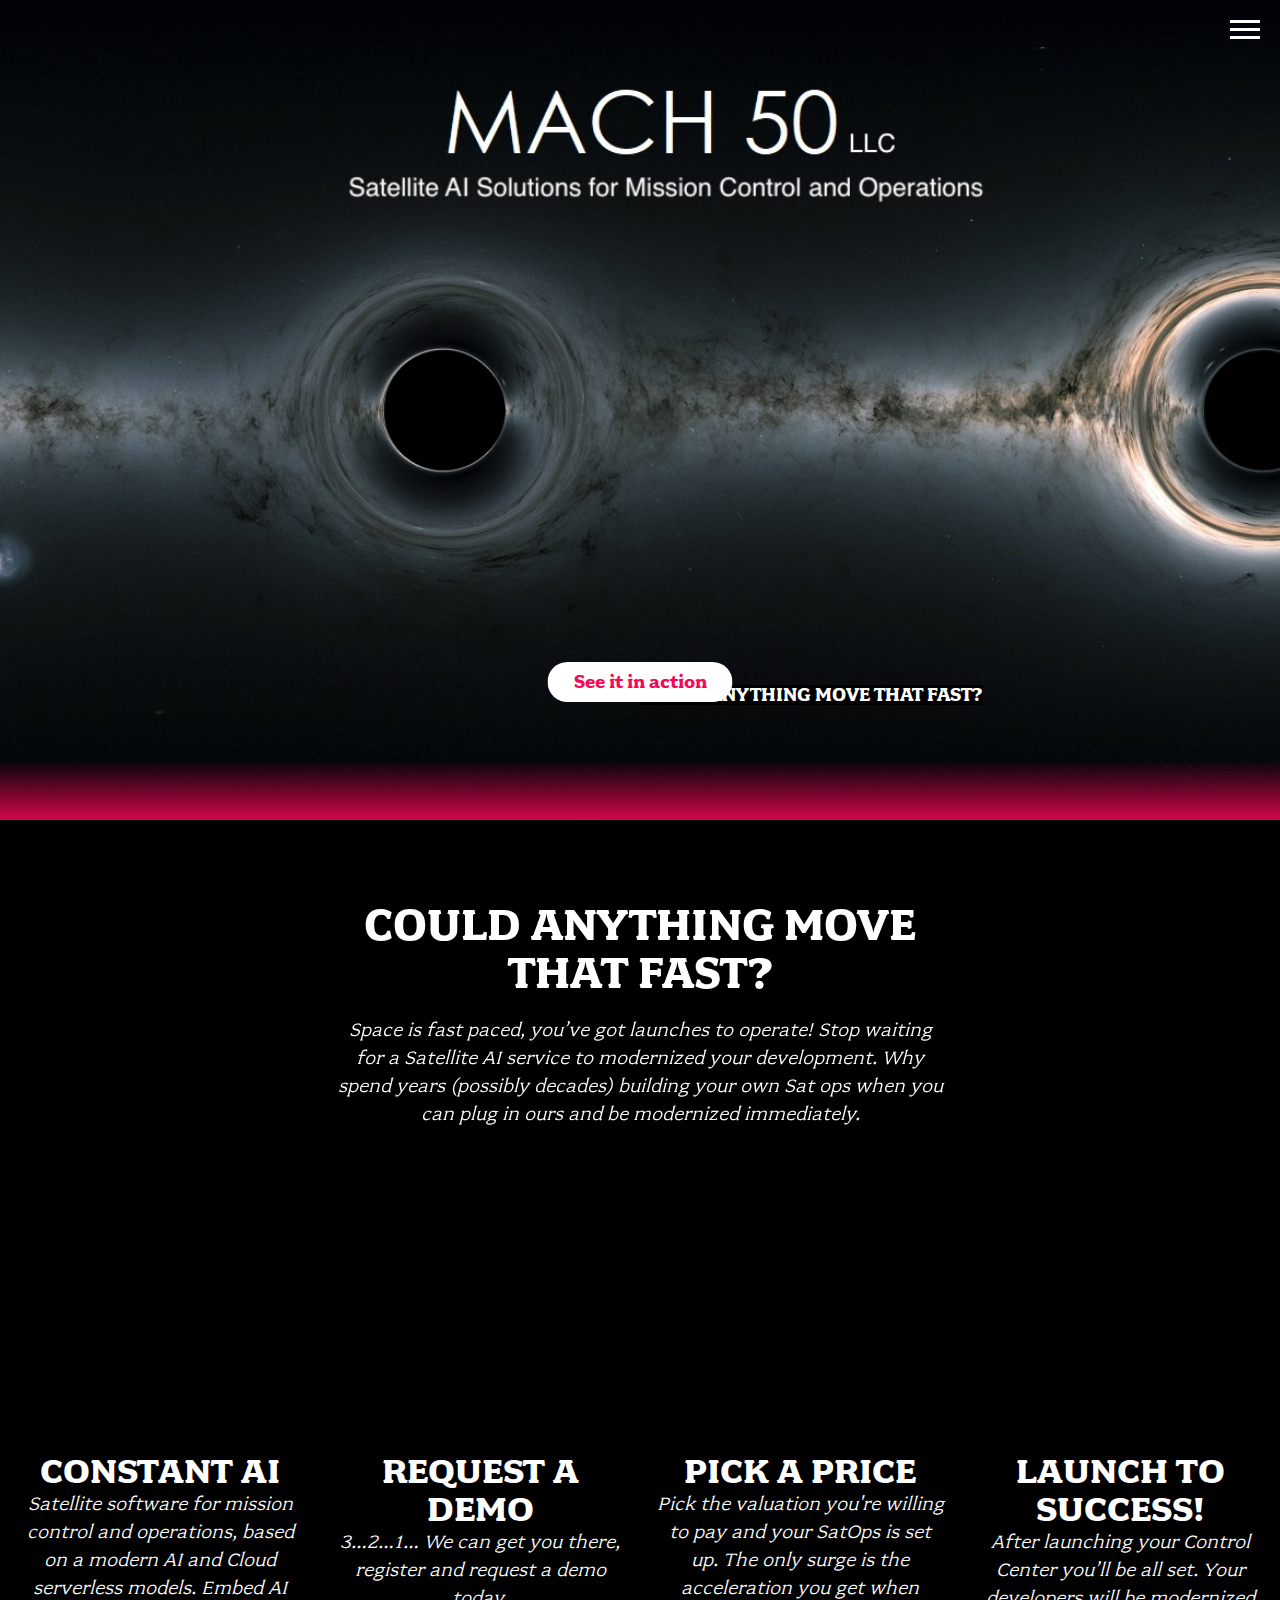
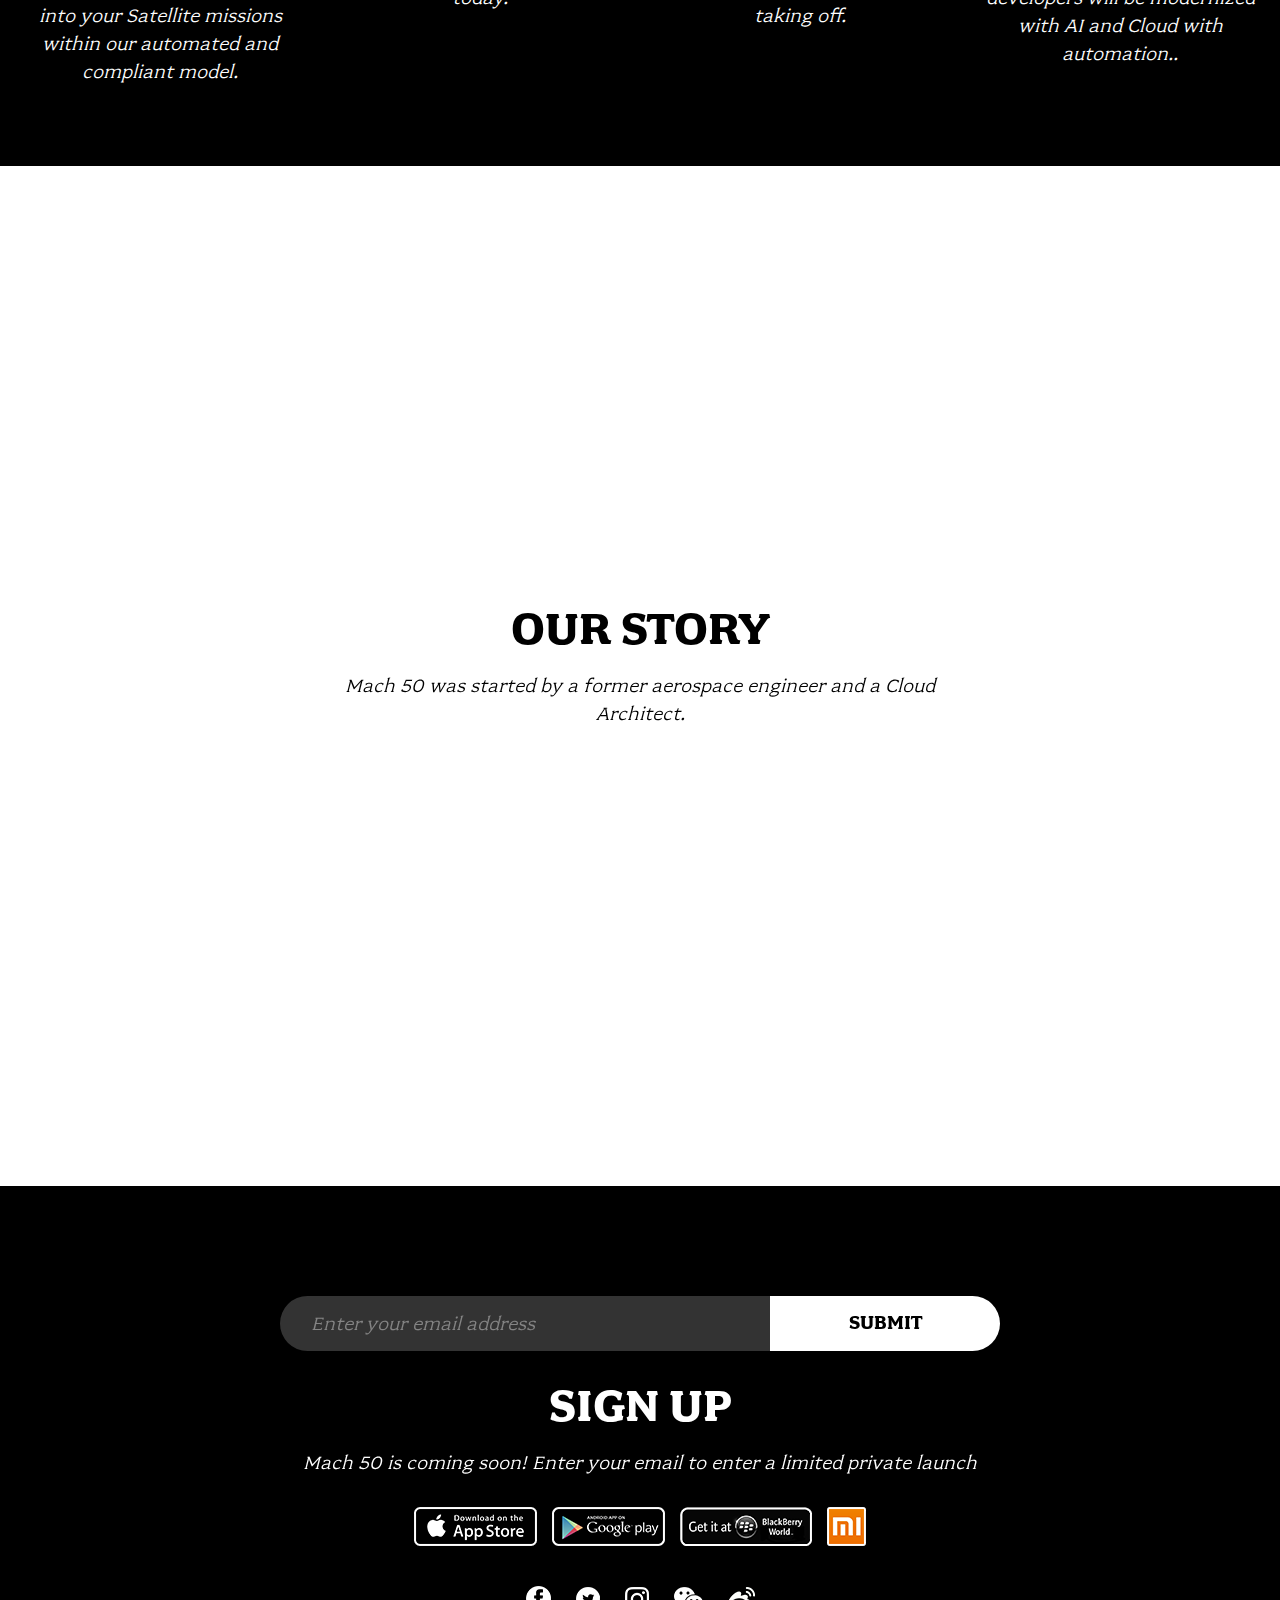
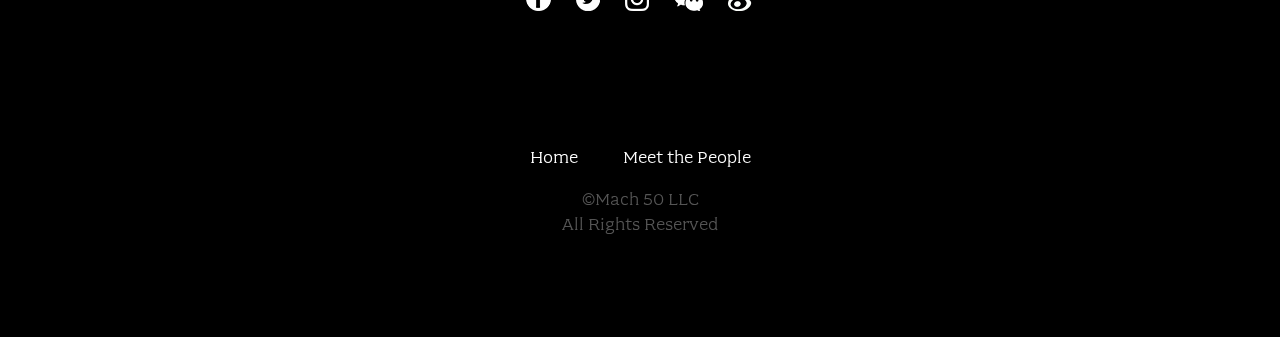
==== index.html @ 48063b30 "change in vscode" ====
<!doctype html>
<html class="no-js" lang="">
<head>
  <meta charset="utf-8">
  <meta name="description" content="">
  <meta name="viewport" content="width=device-width, initial-scale=1">
  <title>Mach 50 LLC</title>

  <link rel="stylesheet" href="css/font.css">
  <link rel="stylesheet" href="css/main.css">

  <script src="js/vendor/modernizr.js"></script>
</head>
<body class="page-home">

  <header class="site-header">
    <h1 class="title">Mach 50 LLC</h1>
    <nav class="site-nav">
      <ul>
        <li><a href="index.html">Home</a></li>
        <li><a href="signin.html">Sign in</a></li>
        <li><a href="register.html">Register</a></li>
        <li><a href="people.html">Meet the People</a></li>
<!--         
        <li><a href="investors.html">Investors &amp; Board of Directors</a></li>
        <li><a href="faq.html">FAQ</a></li>
        <li><a href="apply.html">Apply</a></li> -->
      </ul>
    </nav>
    <!-- <button type="button" class="btn-menu"><span>Menu</span></button>
    <a class="home-button" href="/signin.html">Sign in</a>     -->
  </header>
  
  

  <button type="button" class="btn-menu"><span>Menu</span></button>
  <h2 class="home-mach">Could anything move that fast?</h2>
  <a class="home-button" href="/register.html">See it in action</a>

  <section class="home-about">
    <div class="row column large-9 xlarge-6 xxlarge-4">
      <h2 class="section-title">Could anything move that fast?</h2>
      <p class="content">
        Space is fast paced, you’ve got launches to operate! Stop waiting for a Satellite AI service to modernized your development.
        Why spend years (possibly decades) building your own Sat ops when you can plug in ours and be modernized immediately. 
      </p>
    </div>

    <div class="row medium-up-2 large-up-4">
      <div class="column">
        <div class="home-about-block">
          <h3 class="title icon-download">Constant AI</h3>
          <p class="content"> Satellite software for mission control and operations, based on a modern AI and Cloud serverless models. Embed AI into your Satellite missions within our automated and compliant model.</p>
        </div>
      </div>

      <div class="column">
        <div class="home-about-block">
          <h3 class="title icon-unicorn">Request A demo</h3>
          <p class="content">3…2…1… We can get you there, register and request a demo today.</p>
        </div>
      </div>

      <div class="column">
        <div class="home-about-block">
          <h3 class="title icon-price">Pick A Price</h3>
          <p class="content">Pick the valuation you're willing to pay and your SatOps is set up. The only surge is the acceleration you get when taking off.</p>
        </div>
      </div>

      <div class="column">
        <div class="home-about-block">
          <h3 class="title icon-success">Launch To Success!</h3>
          <p class="content">After launching your Control Center you’ll be all set. Your developers will be modernized with AI and Cloud with automation..</p>
        </div>
      </div>
    </div>
  </section>

  <section class="home-story">
    <div class="row column large-9 xlarge-6 xxlarge-4">
      <h2 class="section-title">Our Story</h2>
      <p class="content">
       Mach 50  was started by a former aerospace engineer and a Cloud Architect.
      </p>
    </div>
  </section>

  <section class="home-sign-up">
    <div class="row column">
      <!-- <img class="icon-w" src="images/wr-home-W.png"> -->

      <form onsubmit="javascript:void(0);">
        <input type="email" placeholder="Enter your email address">
        <button type="button">Submit</button>
      </form>

      <h2 class="section-title">Sign Up</h2>

      <p class="content">Mach 50 is coming soon! Enter your email to enter a limited private launch</p>

      <div class="apps">
        <a class="app-icon" href=""><img src="images/wr-home-apple.png"></a>
        <a class="app-icon" href=""><img src="images/wr-home-google.png"></a>
        <a class="app-icon" href=""><img src="images/wr-home-blackberry.png"></a>
        <a class="app-icon" href=""><img src="images/wr-home-Xiaomi.png"></a>
      </div>

      <div class="social">
        <a class="icon-fb" href="">Facebook</a>
        <a class="icon-tw" href="">Twitter</a>
        <a class="icon-ig" href="">Instagram</a>
        <a class="icon-wc" href="">Wechat</a>
        <a class="icon-wb" href="">Weibo</a>
      </div>
    </div>
  </section>

  <!-- <section class="home-quote">
    <div class="row column medium-8 xxlarge-6">
      <div class="quote-wrap">
        <div class="quote">
          “I was almost late to my ultimate frisbee tournament in DOLORES park. BUtMach 50  Got me there from the marina in under five minutes.”
        </div>
        <div class="quoter">- SatisfiedMach 50  User</div>
      </div>
    </div>
  </section> -->

  <!-- <section class="kraken-callout">
    <div class="row">
      <div class="columns medium-6 xxlarge-4 xxlarge-offset-2">
        <img src="images/wr-home-kraken.png">
      </div>

      <div class="columns medium-6 xlarge-5 xxlarge-4">
        <h4 class="title">Coming Soon</h4>
        <p class="content">
          Kraken 3xplorer and Dragon Flyght. We’re looking to provide you a full service package from air, land, and to sea.
        </p>
      </div>
    </div>
  </section> -->

  <footer class="site-footer">
    <div class="row column">
      <nav class="footer-nav">
        <ul>
          <li><a href="index.html">Home</a></li>
          <li><a href="People.html">Meet the People</a></li>
          <!-- 
          <li><a href="investors.html">Investors & Board of Directors</a></li>
          <li><a href="faq.html">FAQ</a></li>
          <li><a href="apply.html">Apply</a></li>
           -->
        </ul>
      </nav>
    </div>

    <div class="row column">
      <div class="footer-legal">
        &copy;Mach 50 LLC<br>
        All Rights Reserved
      </div>
    </div>
  </footer>

  <script src="js/vendor.js"></script>

  <script src="js/main.js"></script>
</body>
</html>
---- css/font.css ----
@font-face {
    font-family: "fairplex-wide";
    font-style: normal;
    font-weight: 400;
    src: url("../fonts/fairplex-wide-n4.woff") format("woff2");
}
@font-face {
    font-family: "fairplex-wide";
    font-style: normal;
    font-weight: 700;
    src: url("../fonts/fairplex-wide-n7.woff") format("woff2");
}
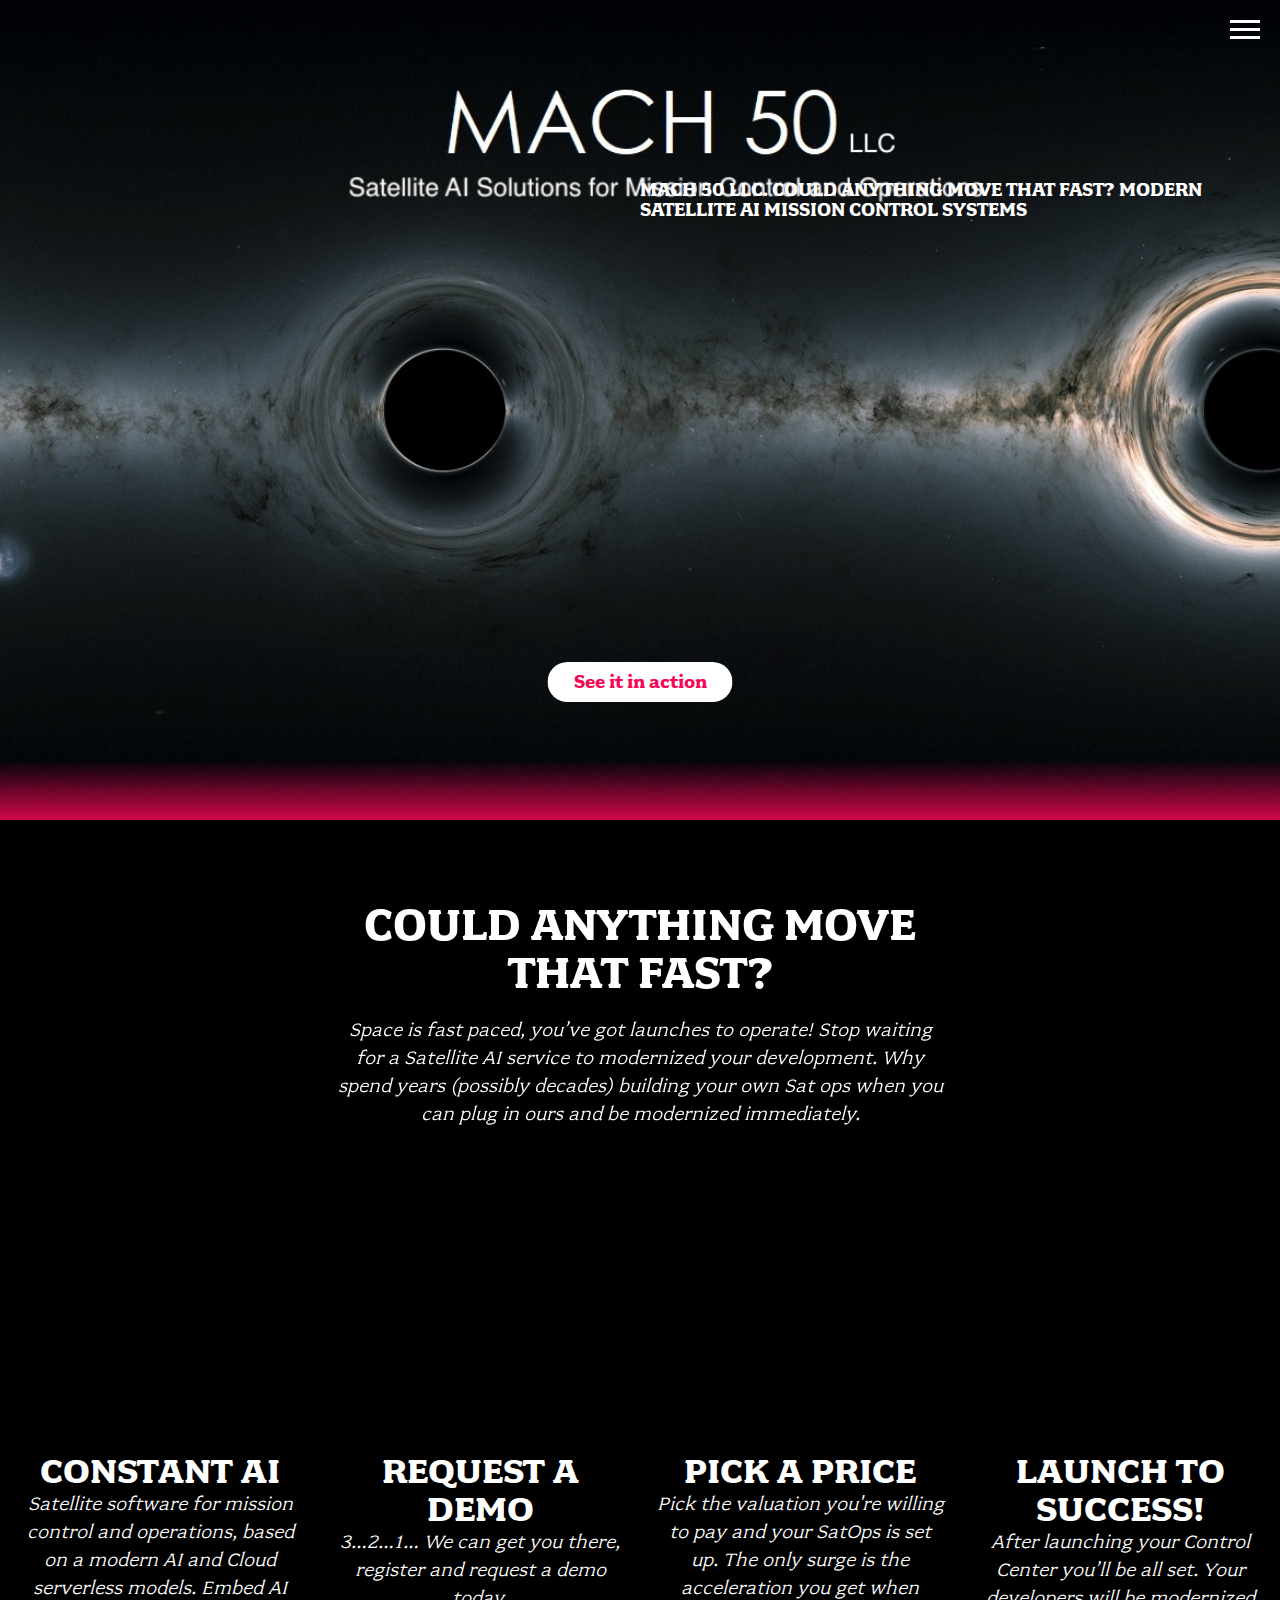
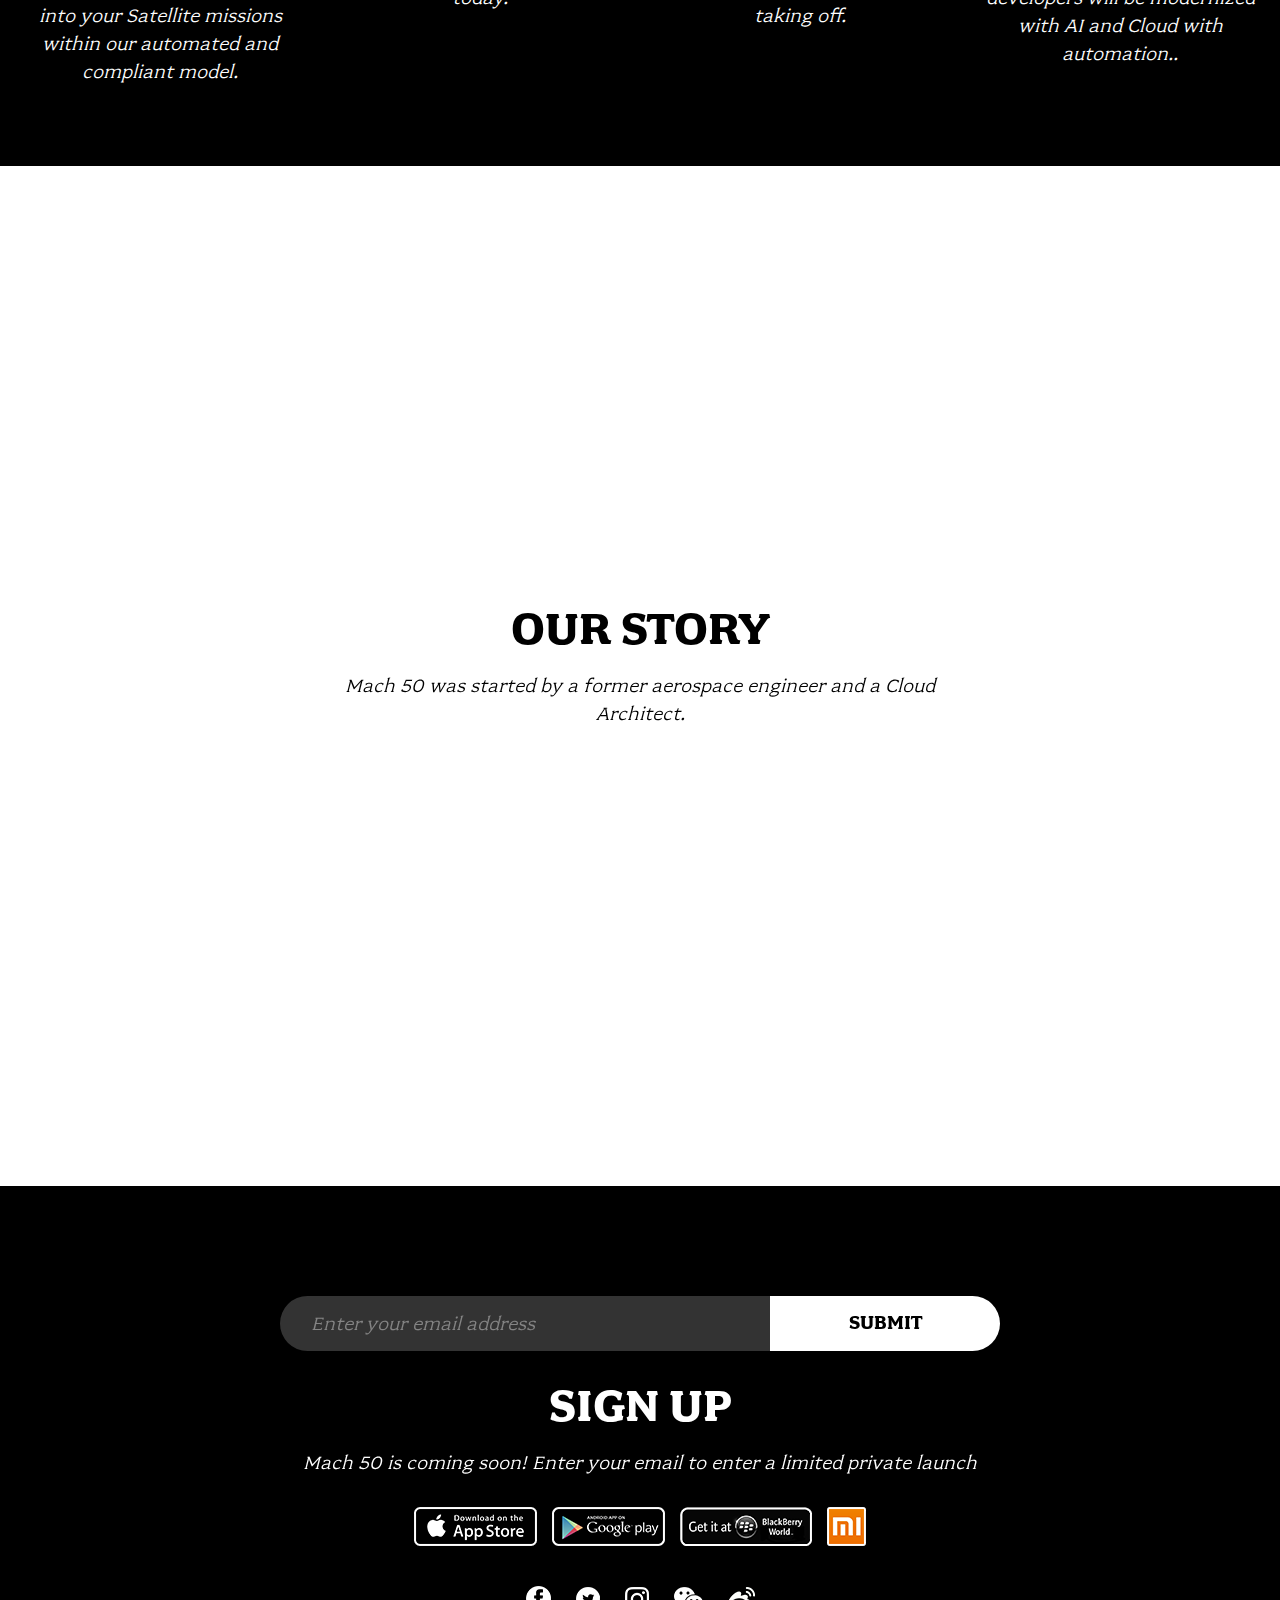
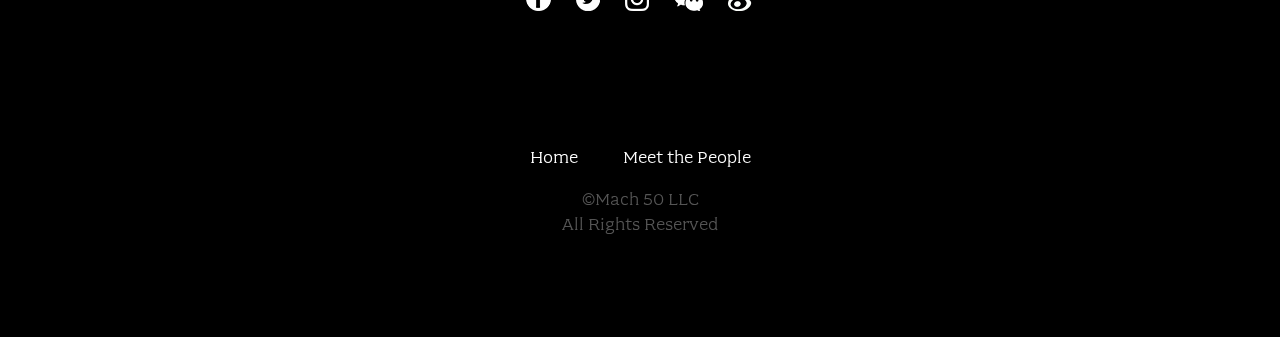
==== commit fb602a97: "change in vscode" ====
--- a/index.html
+++ b/index.html
@@ -34,7 +34,9 @@
   
 
   <button type="button" class="btn-menu"><span>Menu</span></button>
-  <h2 class="home-mach">Could anything move that fast?</h2>
+  <h2 class="home-mach">Mach 50 LLC. Could anything move that fast?
+    Modern Satellite AI Mission Control Systems
+  </h2>
   <a class="home-button" href="/register.html">See it in action</a>
 
   <section class="home-about">
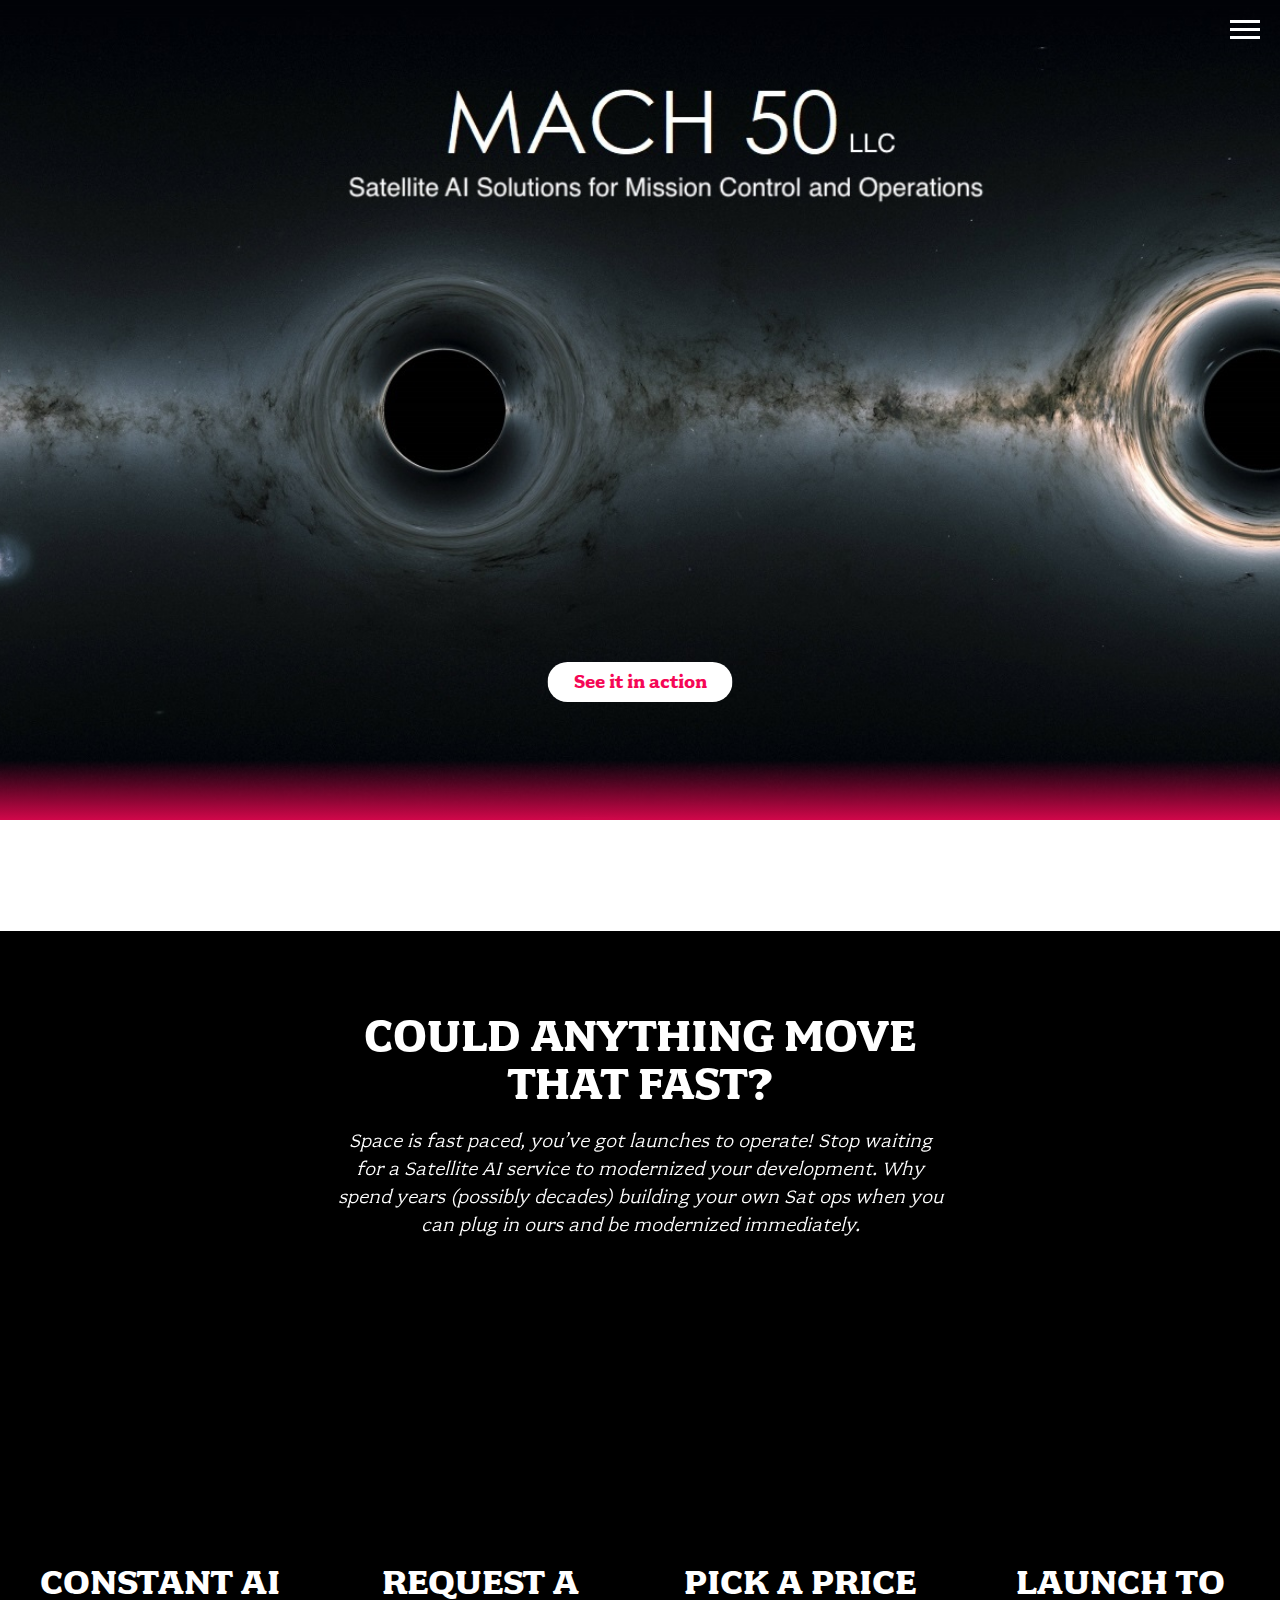
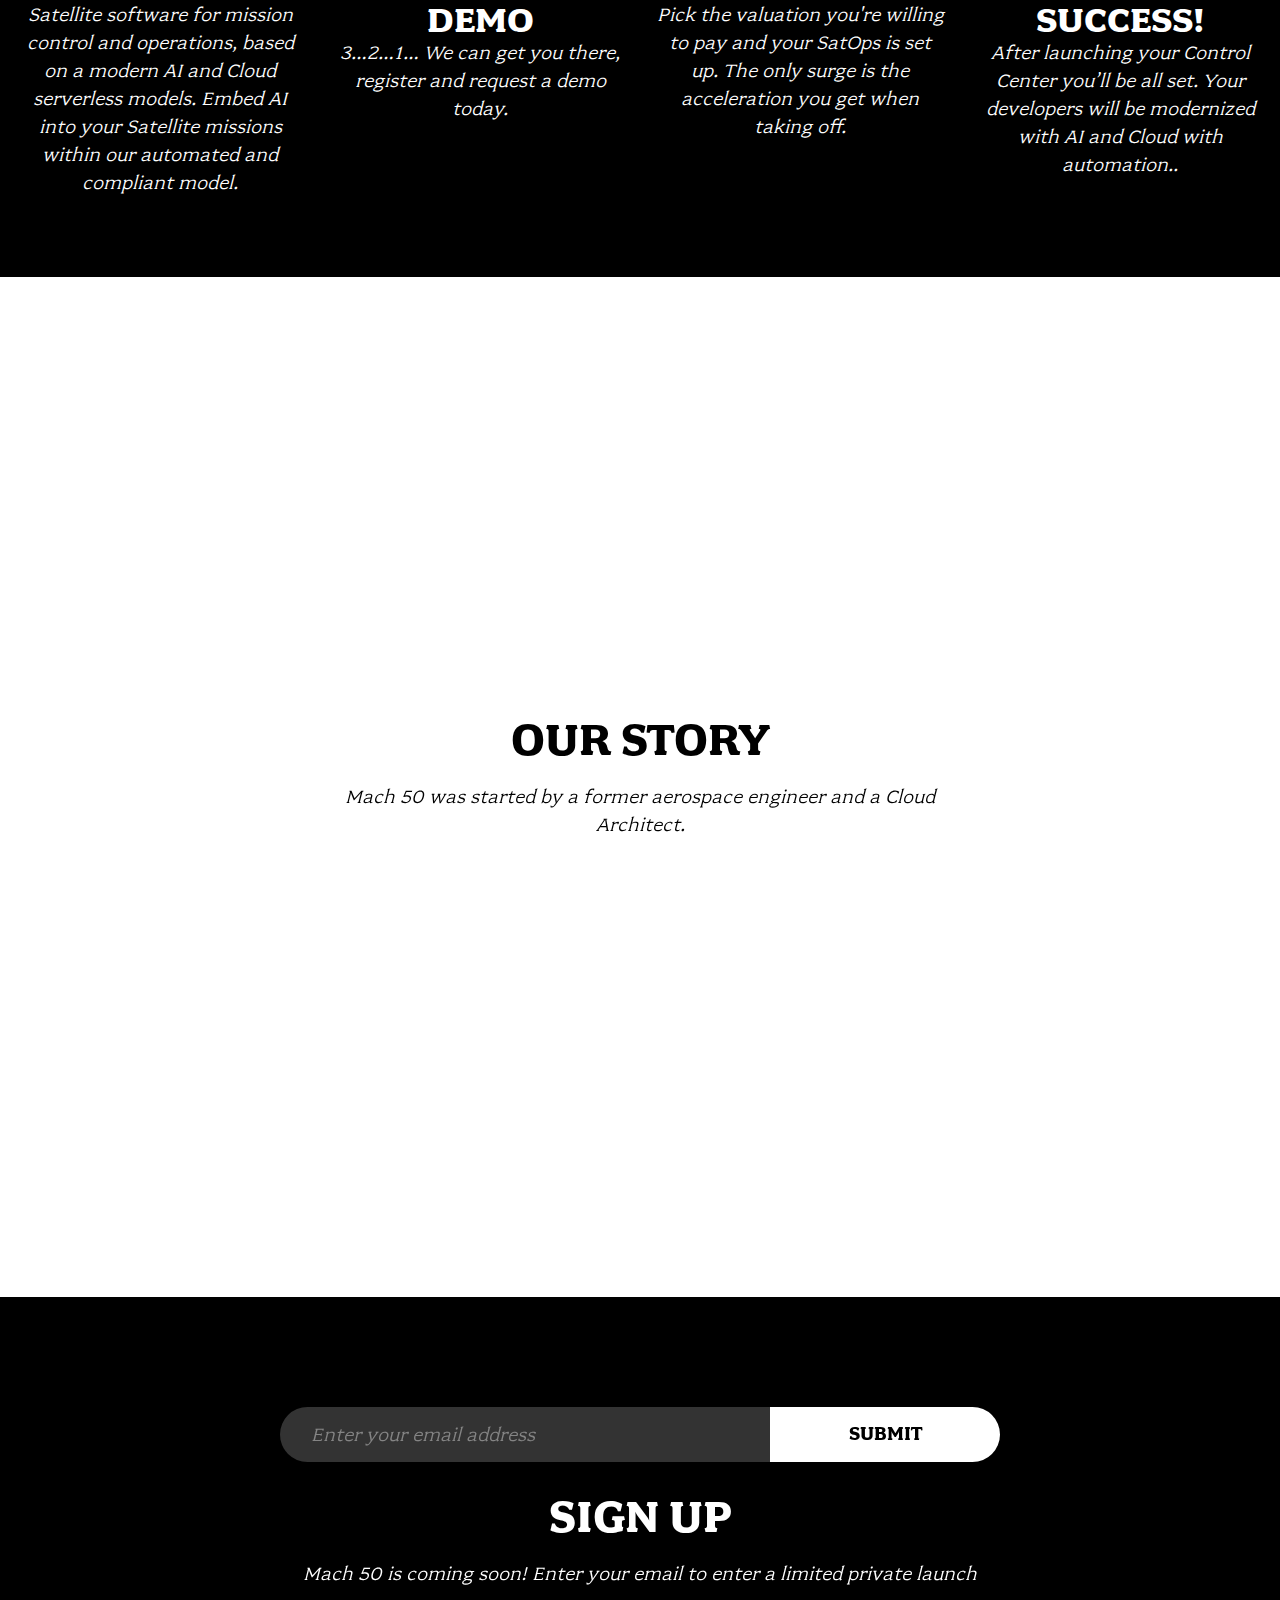
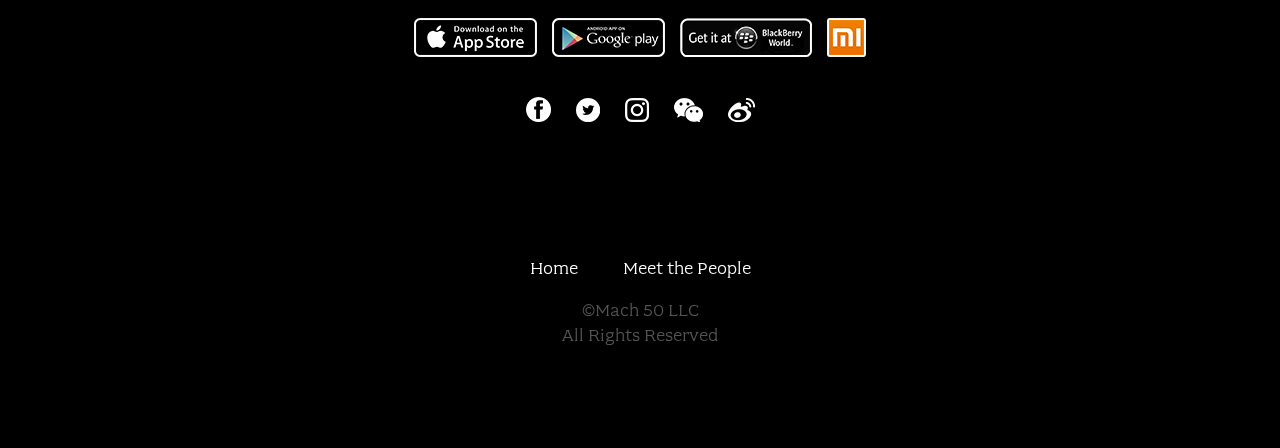
==== commit 4866d018: "change in vscode" ====
--- a/index.html
+++ b/index.html
@@ -35,7 +35,7 @@
 
   <button type="button" class="btn-menu"><span>Menu</span></button>
   <h2 class="home-mach">Mach 50 LLC. Could anything move that fast?
-    Modern Satellite AI Mission Control Systems
+    <br>Modern Satellite AI Mission Control Systems
   </h2>
   <a class="home-button" href="/register.html">See it in action</a>
 
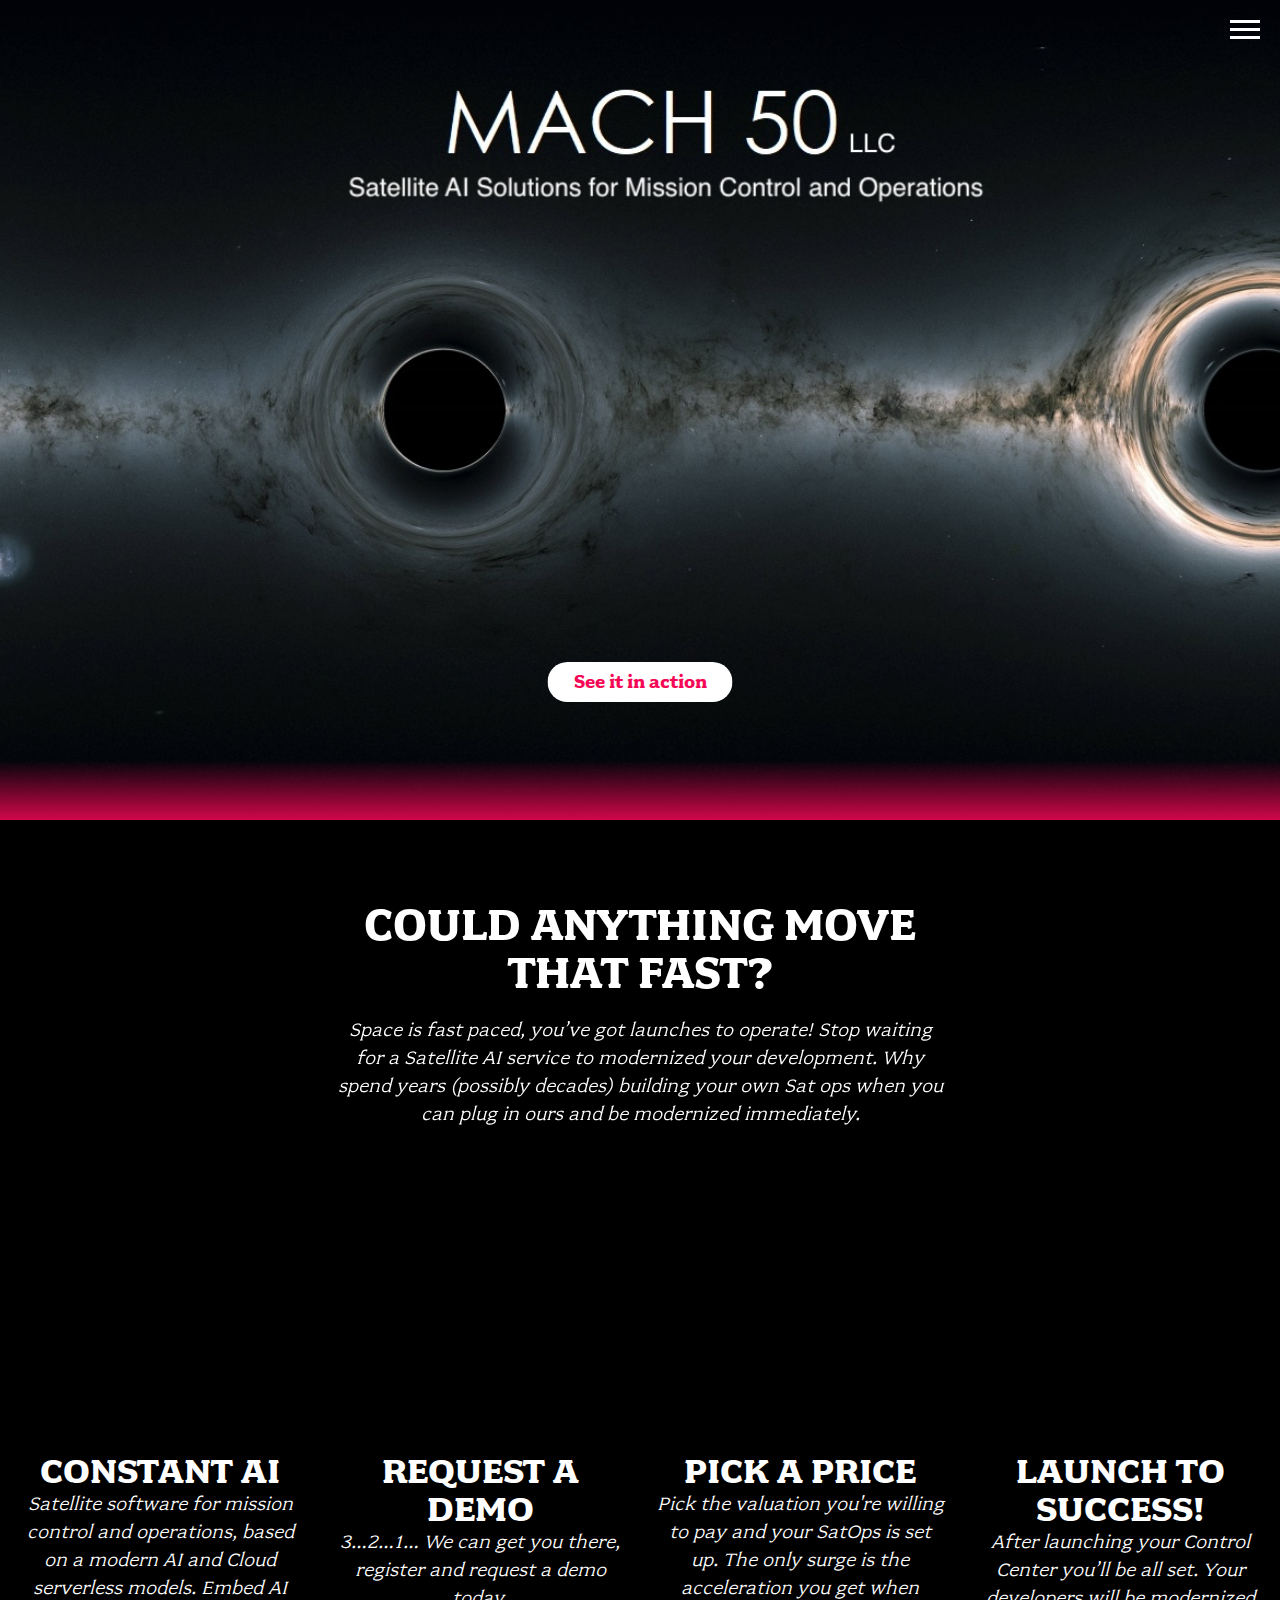
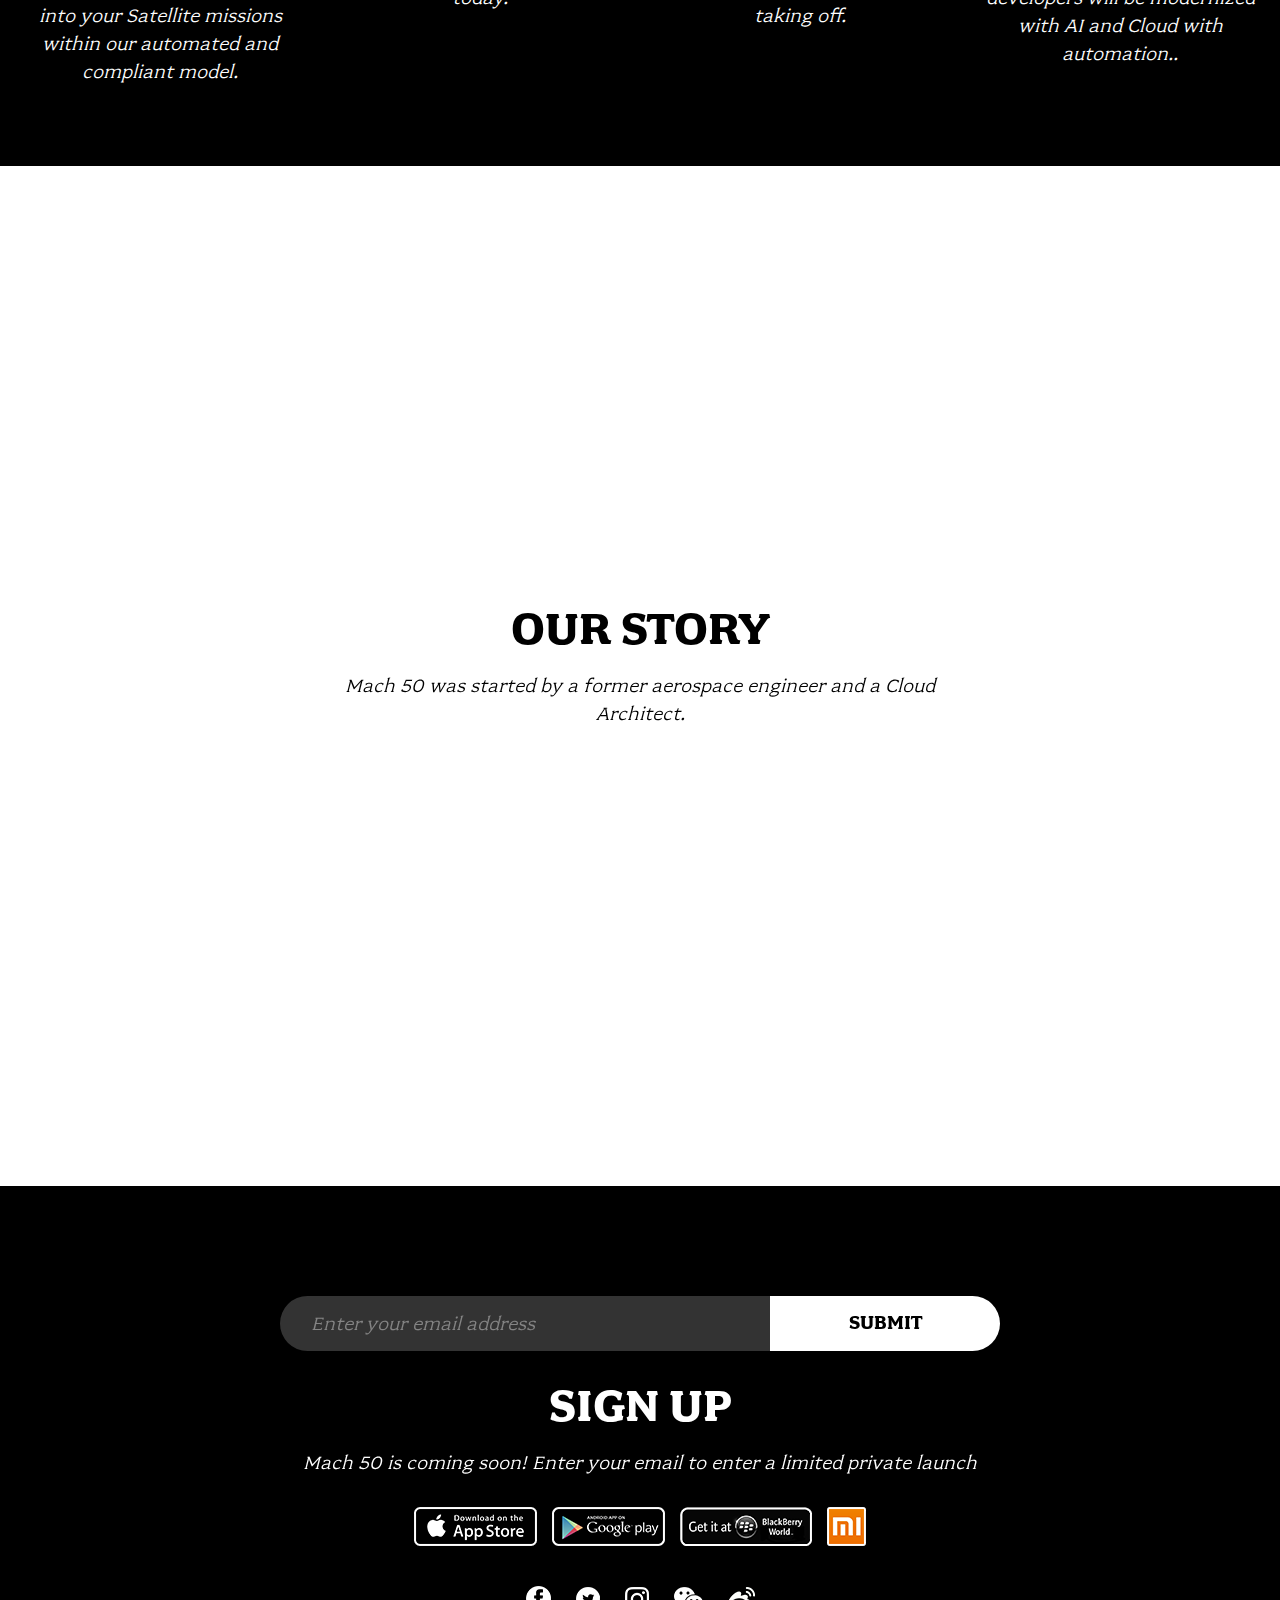
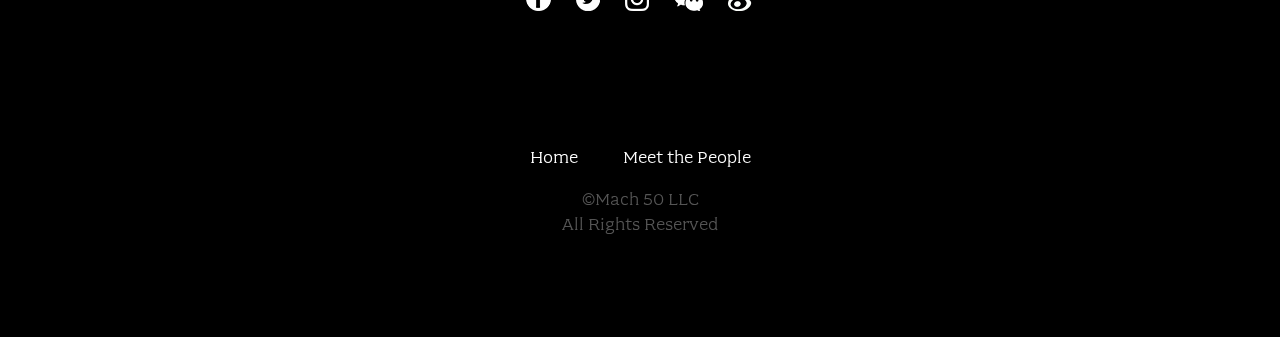
==== commit 8b72129d: "change in vscode" ====
--- a/index.html
+++ b/index.html
@@ -34,9 +34,11 @@
   
 
   <button type="button" class="btn-menu"><span>Menu</span></button>
-  <h2 class="home-mach">Mach 50 LLC. Could anything move that fast?
+  <!-- 
+    
+    <h2 class="home-mach">Mach 50 LLC. Could anything move that fast?
     <br>Modern Satellite AI Mission Control Systems
-  </h2>
+  </h2> -->
   <a class="home-button" href="/register.html">See it in action</a>
 
   <section class="home-about">
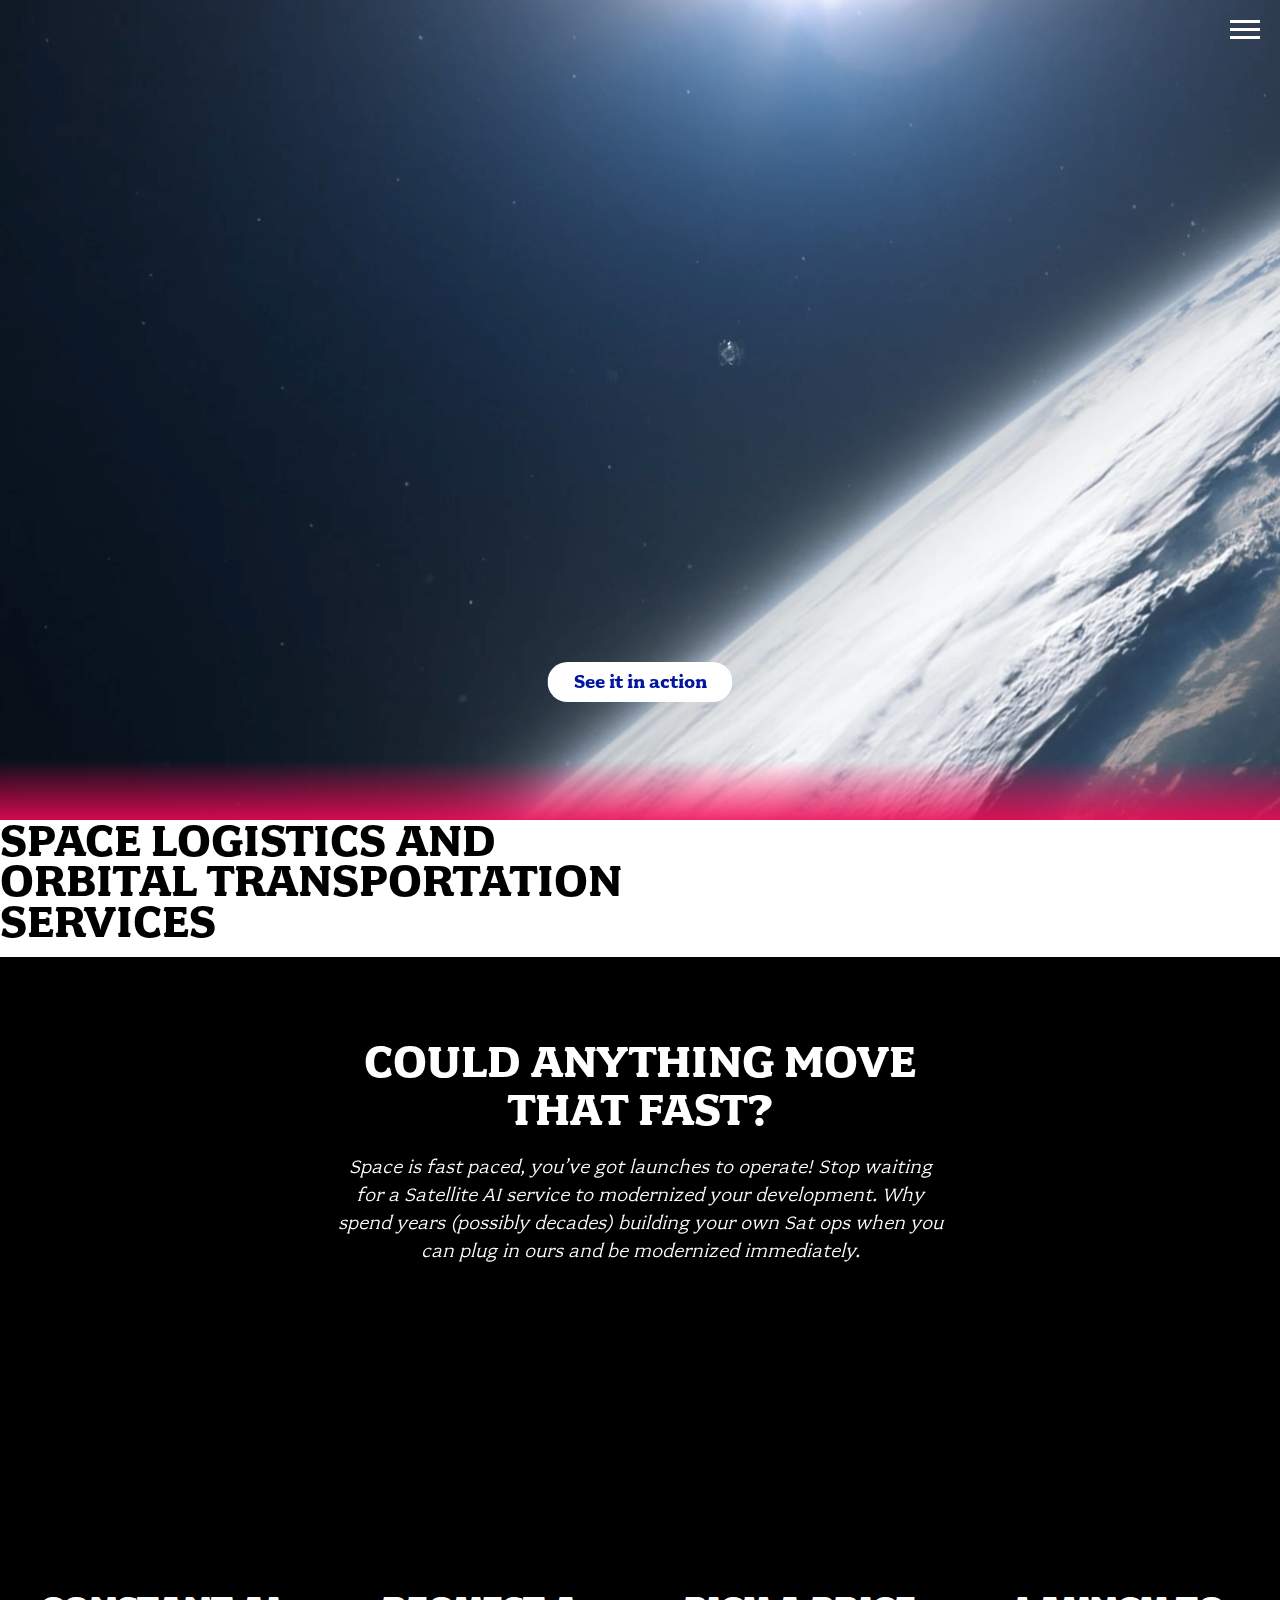
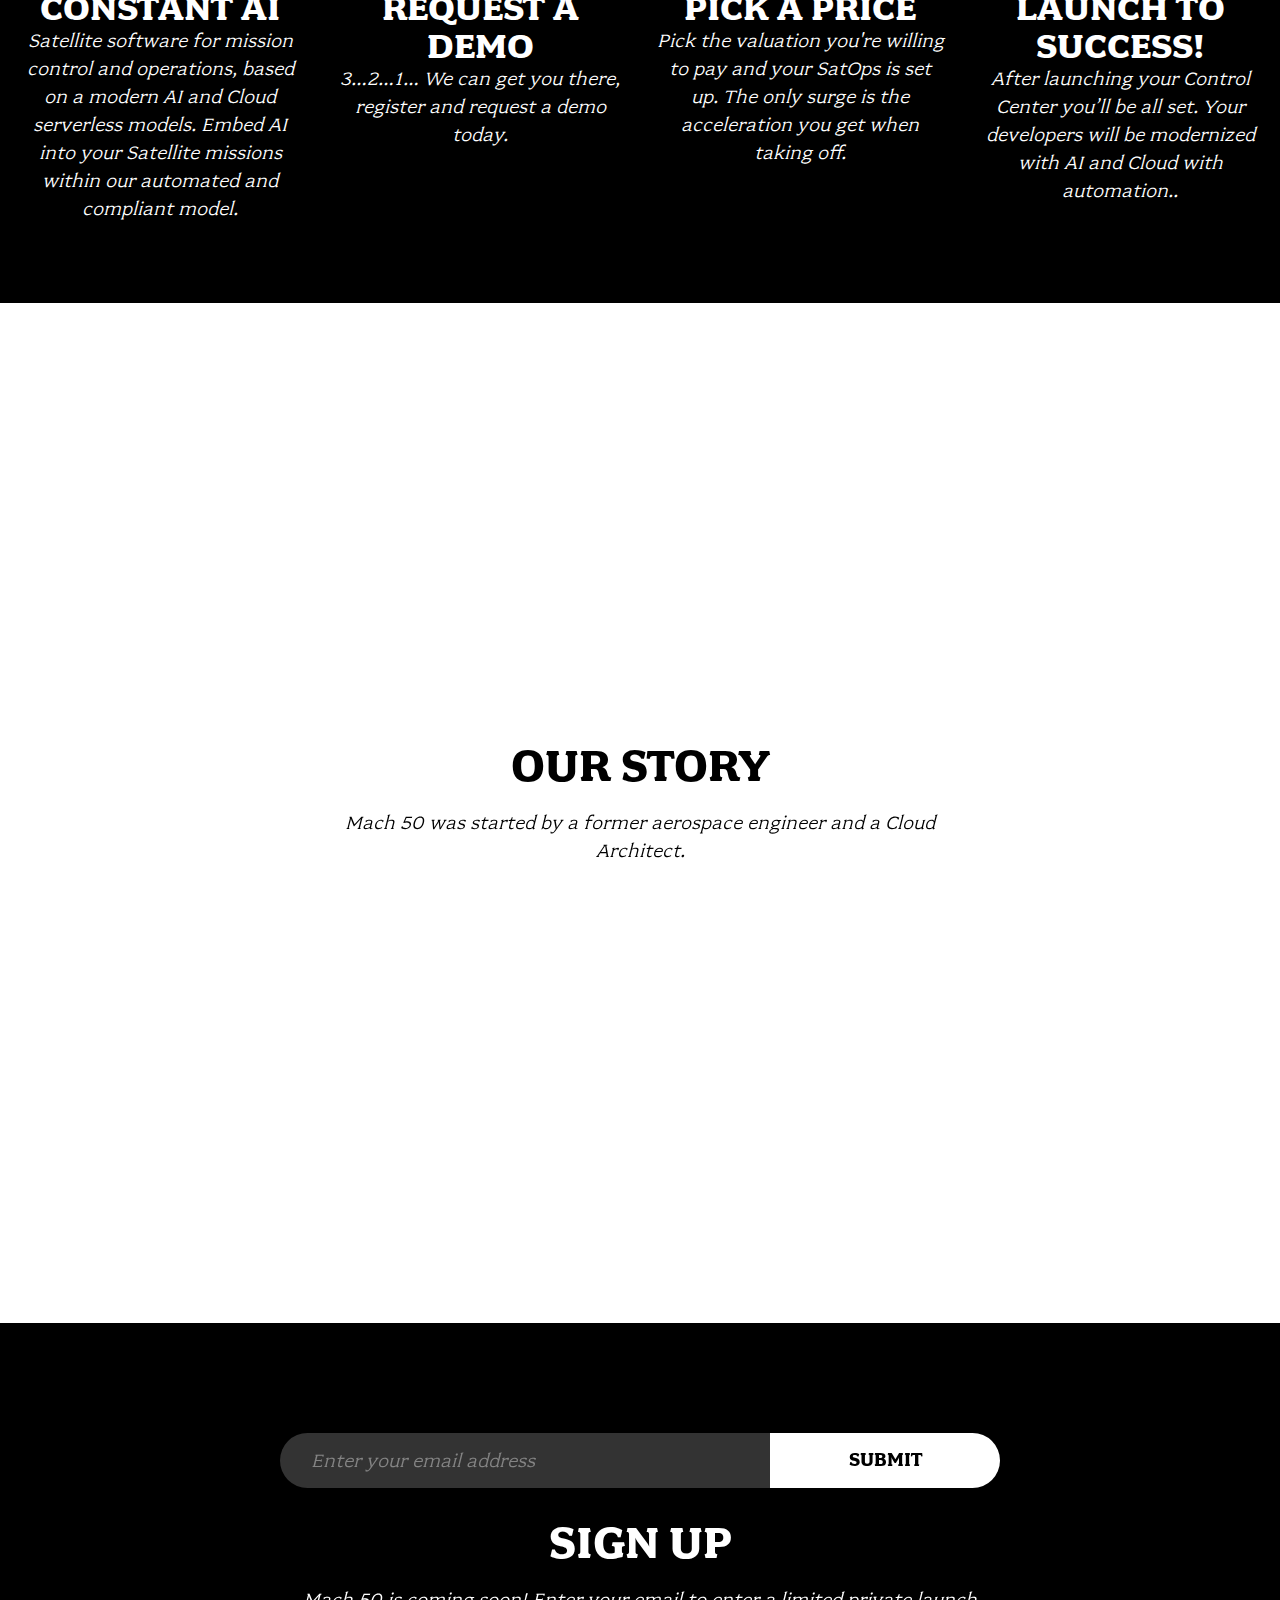
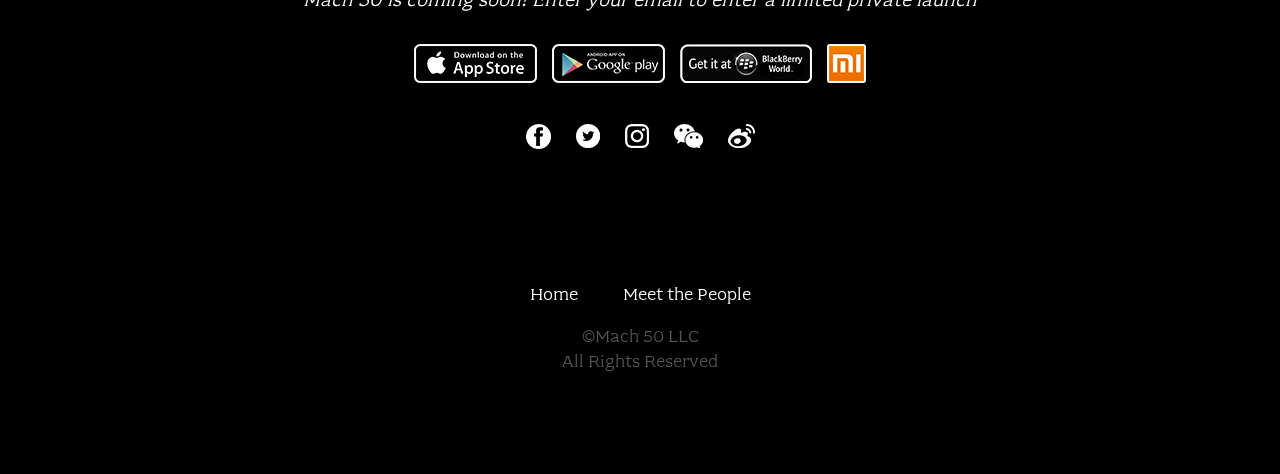
==== commit aae21ef7: "change index page image" ====
--- a/index.html
+++ b/index.html
@@ -39,6 +39,13 @@
     <h2 class="home-mach">Mach 50 LLC. Could anything move that fast?
     <br>Modern Satellite AI Mission Control Systems
   </h2> -->
+  <section>
+  <div>
+    <h2 class="post-secondary-title" style="line-height: 0.85; opacity: 1;">SPACE LOGISTICS AND
+<br>ORBITAL TRANSPORTATION
+<br>SERVICES</h2>
+  </div>
+</section>
   <a class="home-button" href="/register.html">See it in action</a>
 
   <section class="home-about">
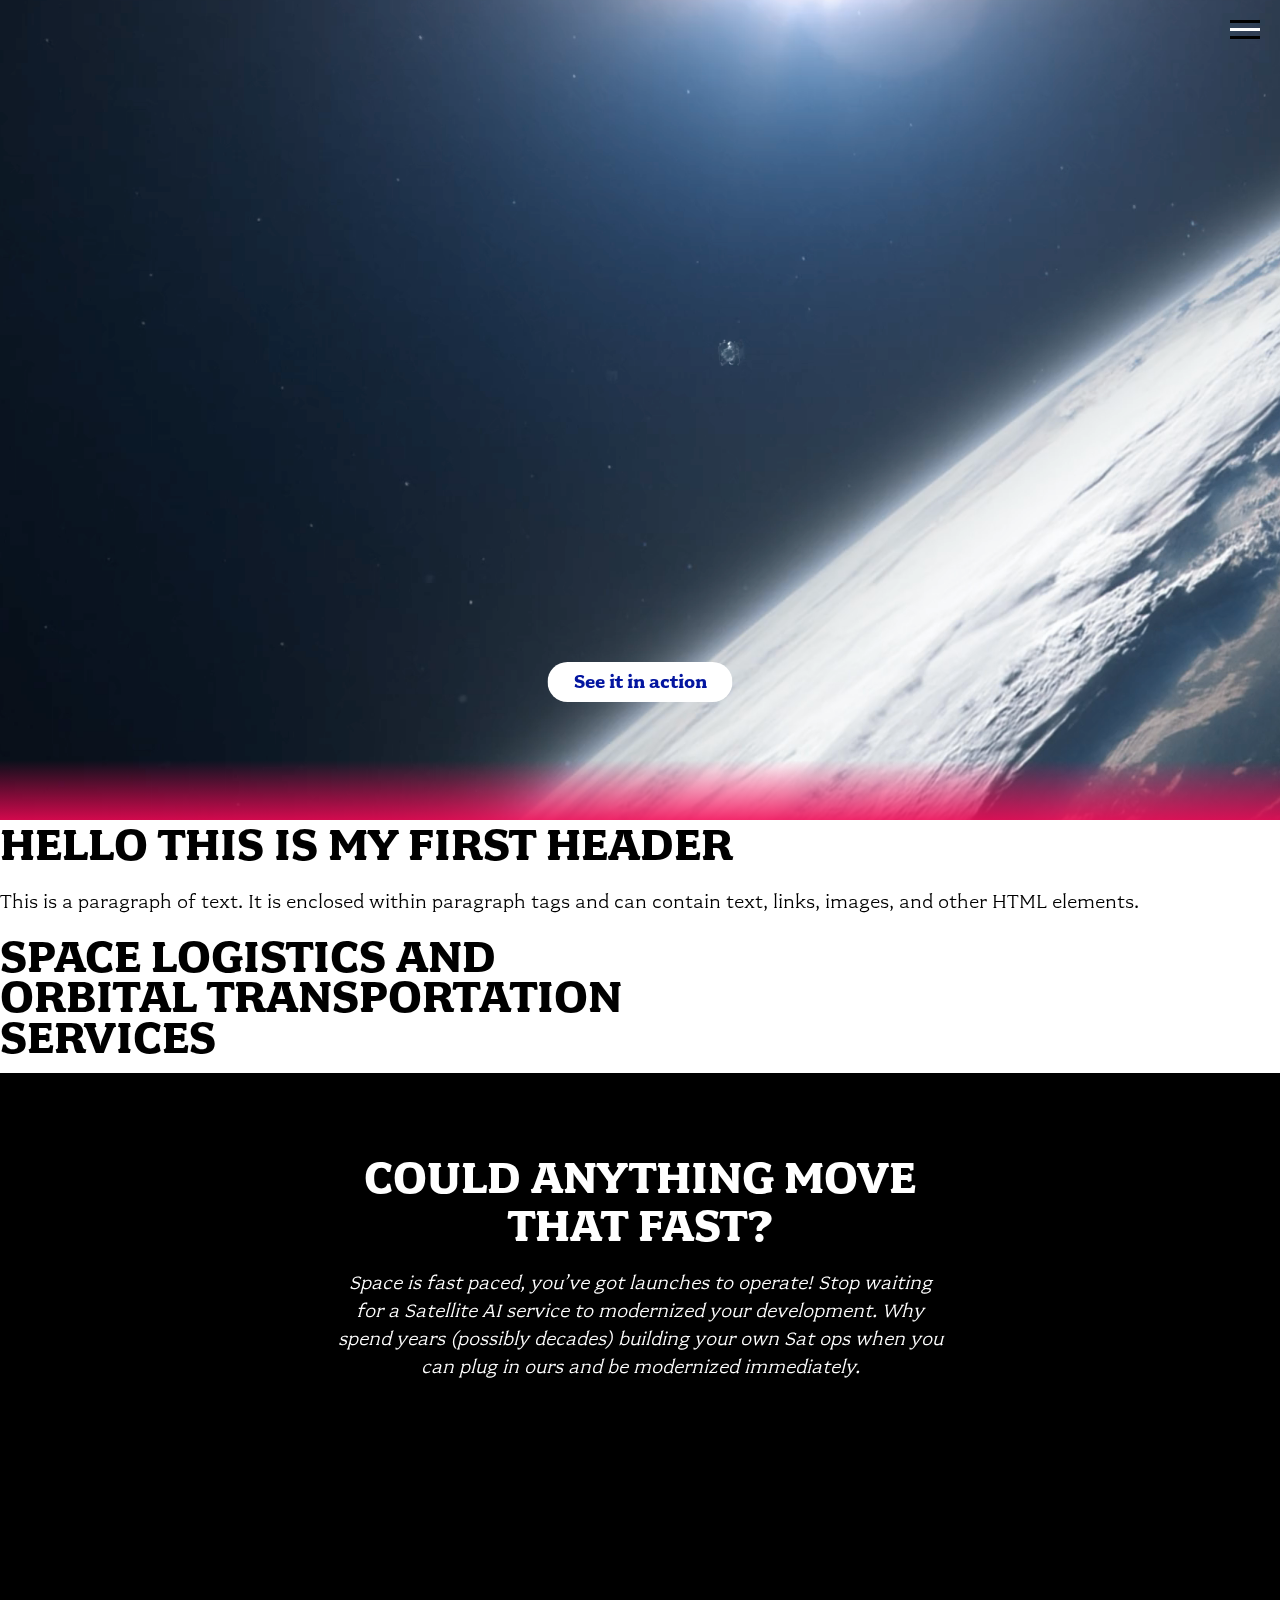
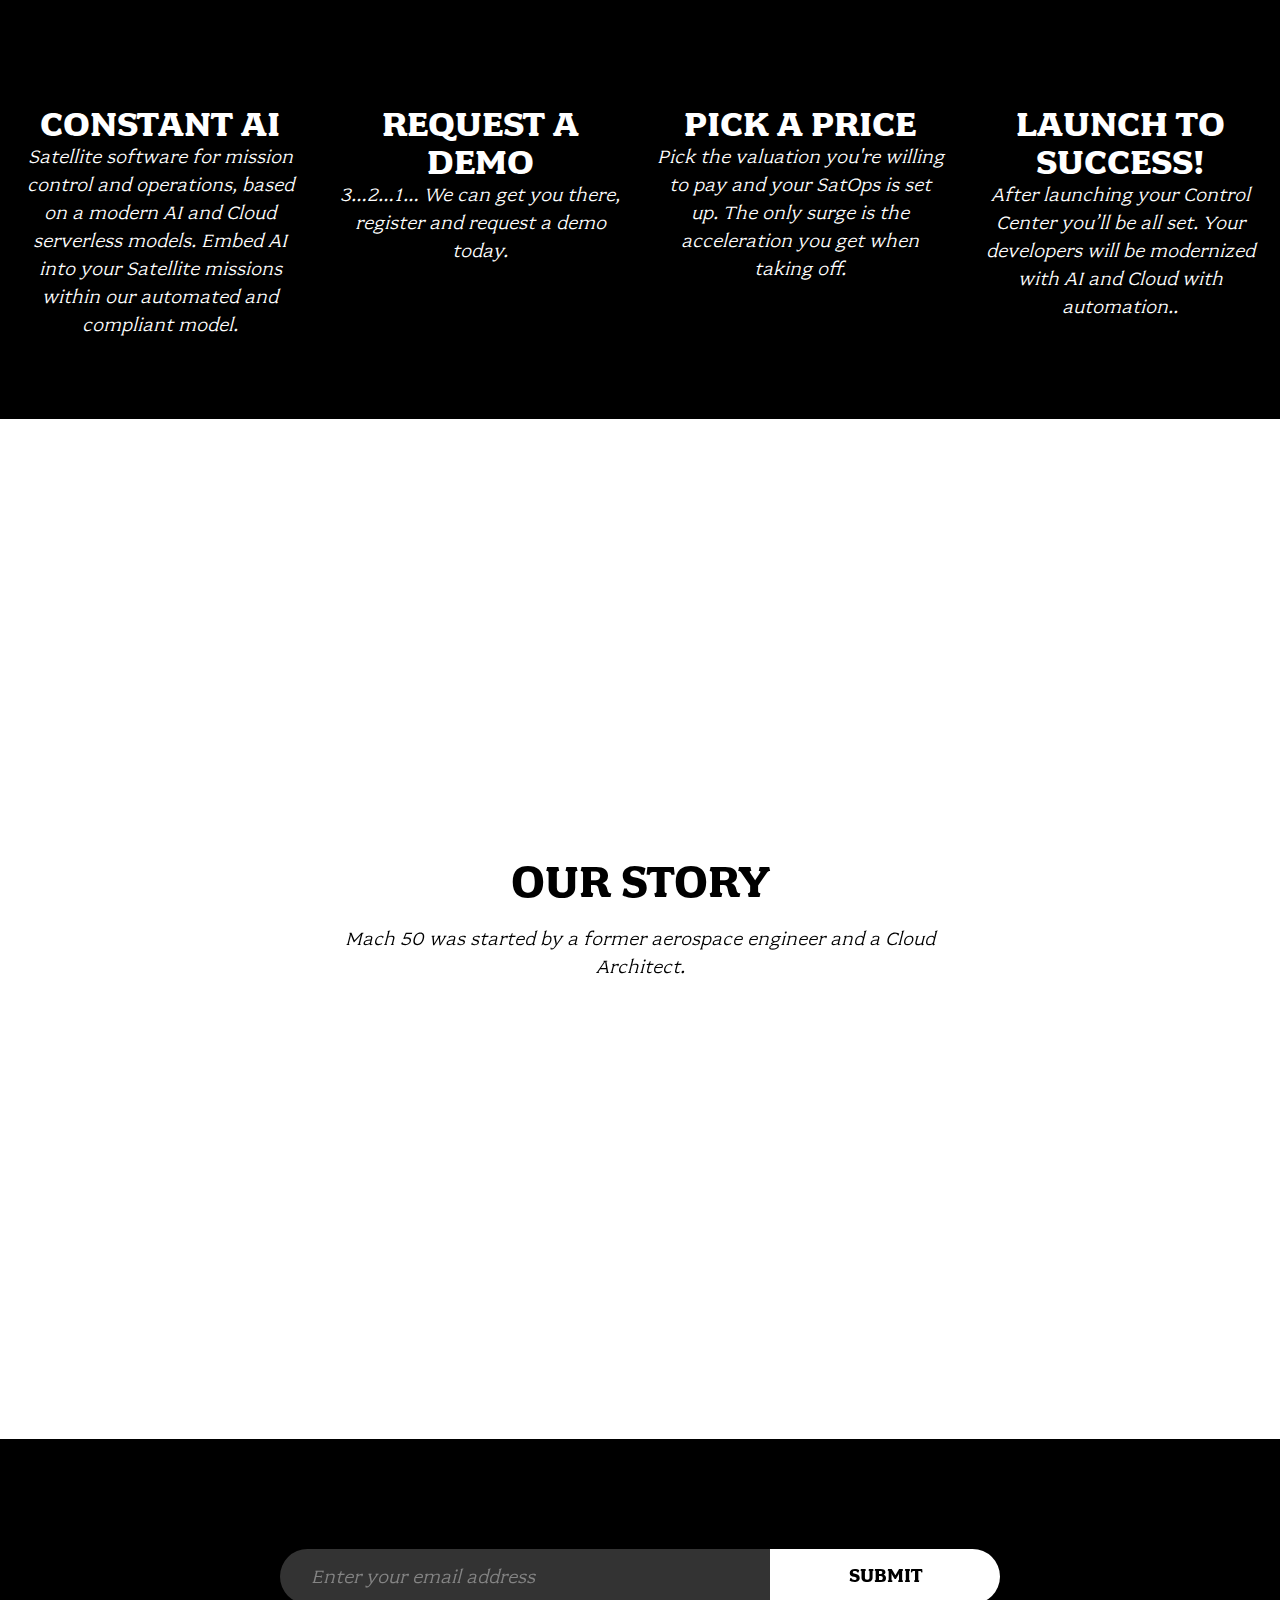
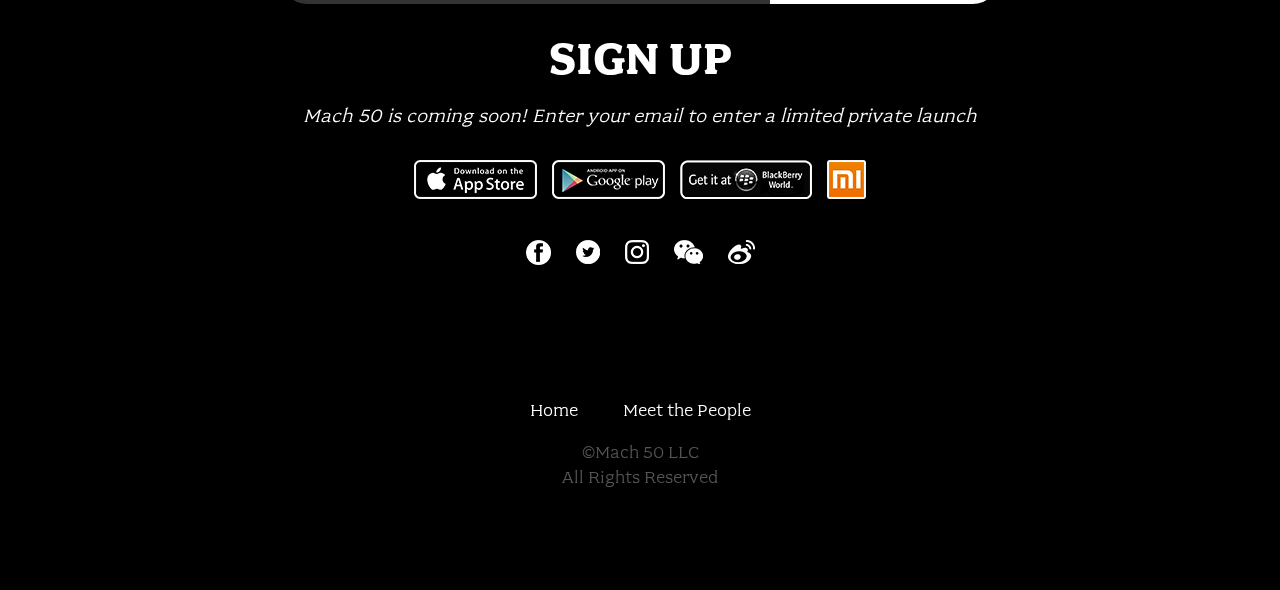
==== commit bab0adb3: "change index page image" ====
--- a/index.html
+++ b/index.html
@@ -27,10 +27,13 @@
         <li><a href="apply.html">Apply</a></li> -->
       </ul>
     </nav>
+    <div class="main-heading">
+      <h1><span id="HELLO_THIS_IS_MY_FIRST_HEADER-2">HELLO THIS IS MY FIRST HEADER</span></h1>
+      <p>This is a paragraph of text. It is enclosed within paragraph tags and can contain text, links, images, and other HTML elements.</p>
+    </div>
     <!-- <button type="button" class="btn-menu"><span>Menu</span></button>
     <a class="home-button" href="/signin.html">Sign in</a>     -->
   </header>
-  
   
 
   <button type="button" class="btn-menu"><span>Menu</span></button>
@@ -39,13 +42,10 @@
     <h2 class="home-mach">Mach 50 LLC. Could anything move that fast?
     <br>Modern Satellite AI Mission Control Systems
   </h2> -->
-  <section>
-  <div>
     <h2 class="post-secondary-title" style="line-height: 0.85; opacity: 1;">SPACE LOGISTICS AND
 <br>ORBITAL TRANSPORTATION
 <br>SERVICES</h2>
-  </div>
-</section>
+
   <a class="home-button" href="/register.html">See it in action</a>
 
   <section class="home-about">
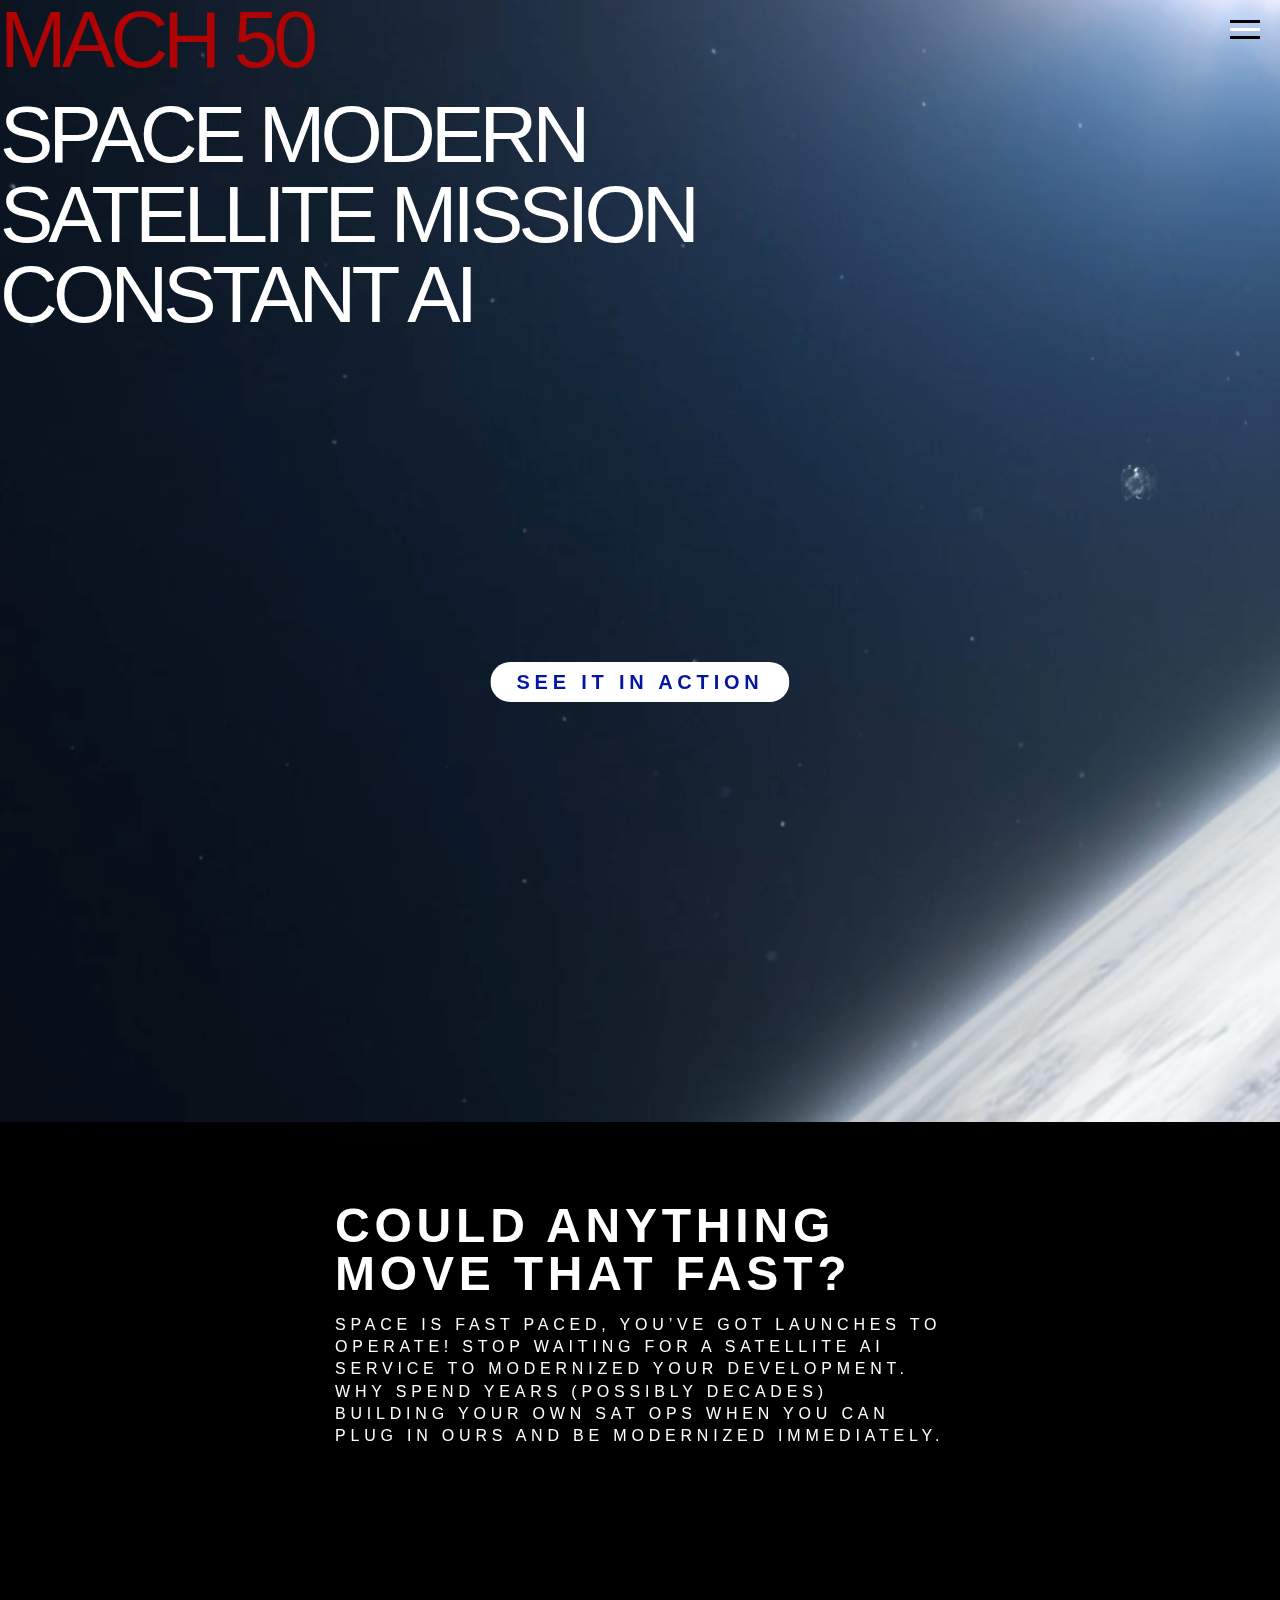
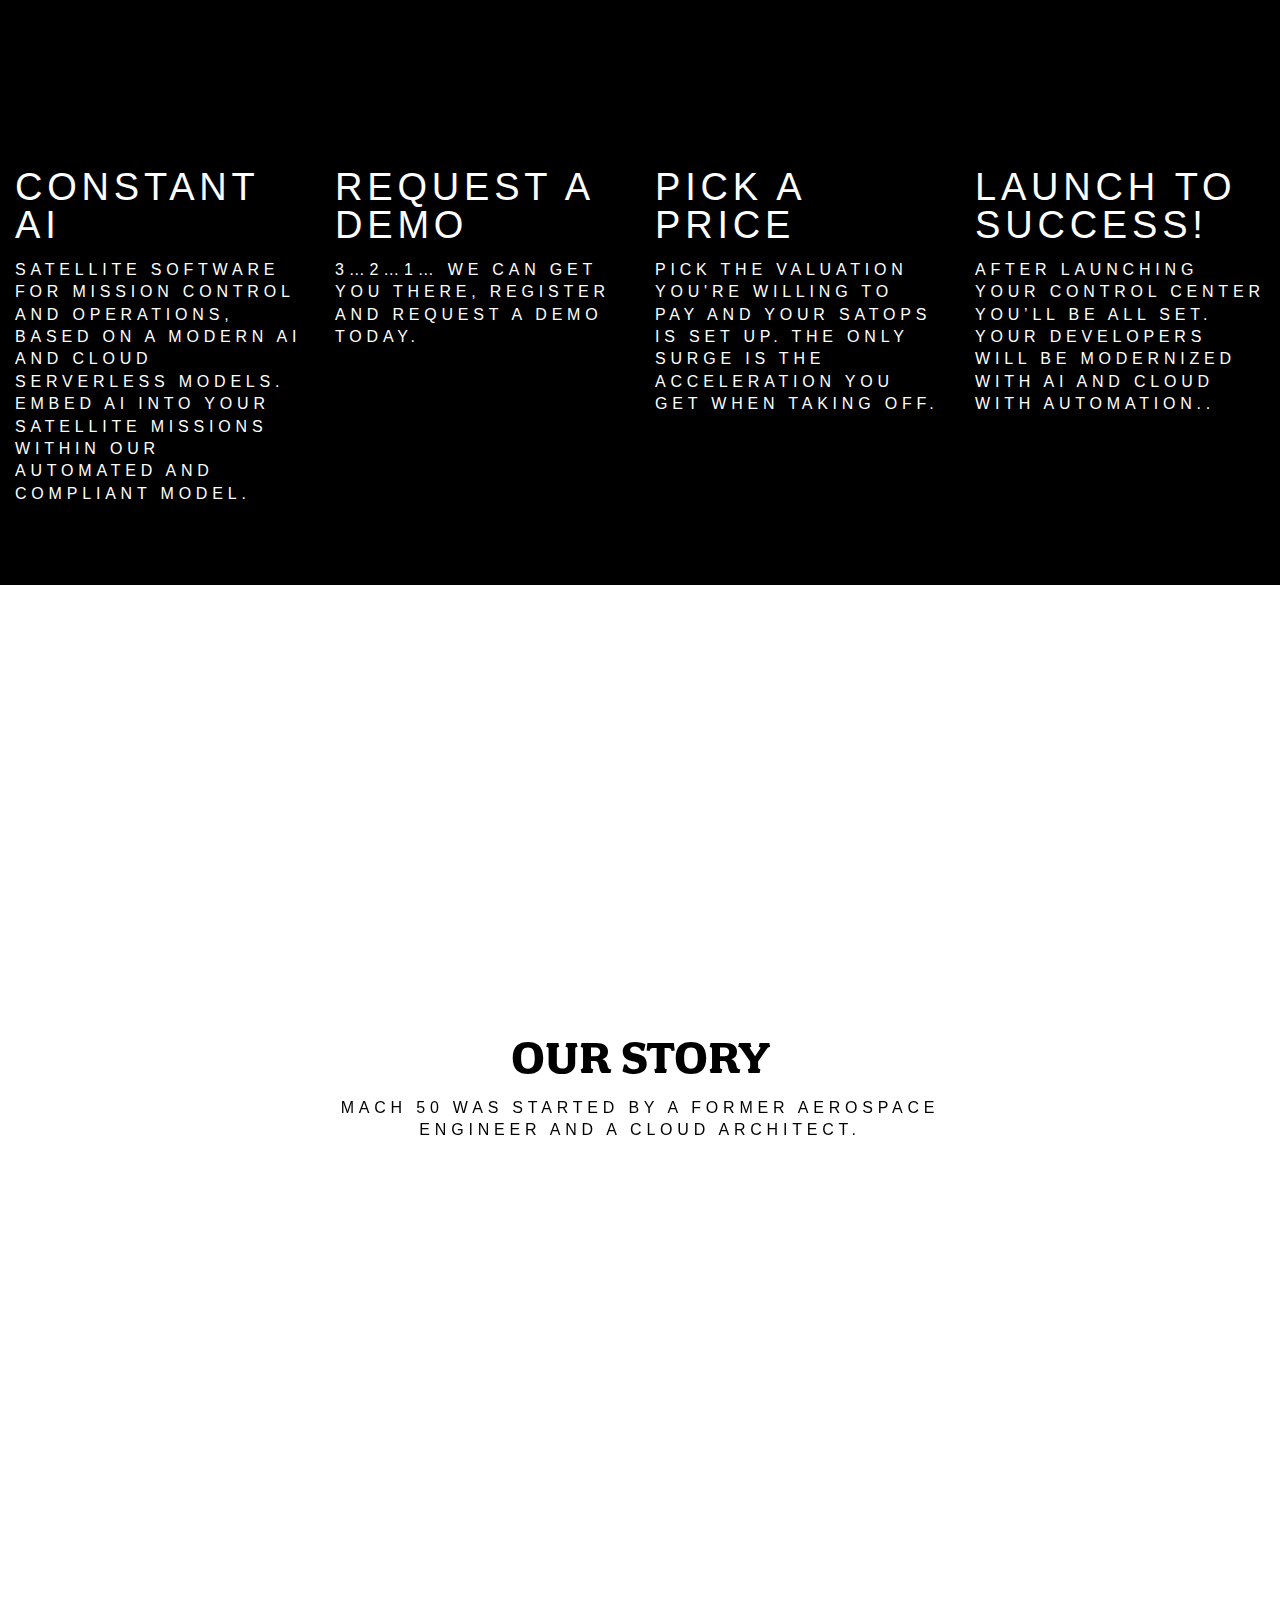
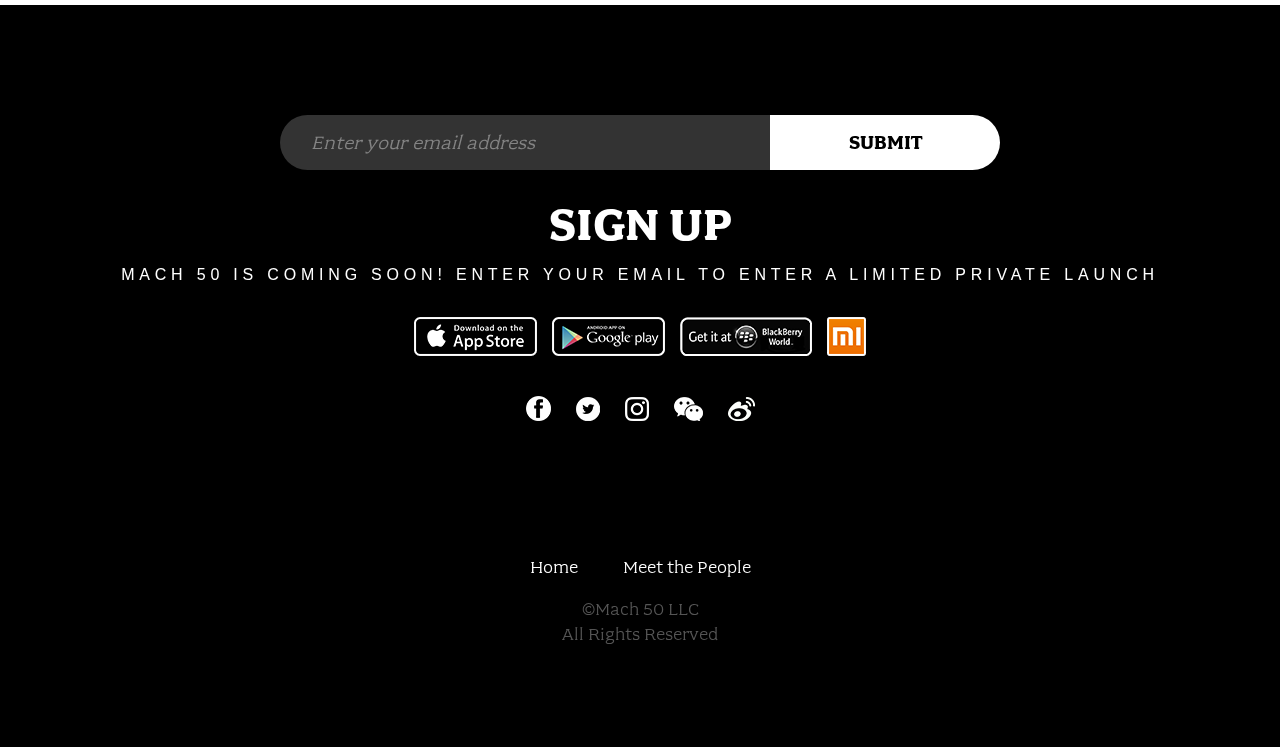
==== commit 685109d9: "change index page image" ====
--- a/index.html
+++ b/index.html
@@ -13,44 +13,36 @@
 </head>
 <body class="page-home">
 
-  <header class="site-header">
-    <h1 class="title">Mach 50 LLC</h1>
-    <nav class="site-nav">
-      <ul>
-        <li><a href="index.html">Home</a></li>
-        <li><a href="signin.html">Sign in</a></li>
-        <li><a href="register.html">Register</a></li>
-        <li><a href="people.html">Meet the People</a></li>
-<!--         
-        <li><a href="investors.html">Investors &amp; Board of Directors</a></li>
-        <li><a href="faq.html">FAQ</a></li>
-        <li><a href="apply.html">Apply</a></li> -->
-      </ul>
-    </nav>
-    <div class="main-heading">
-      <h1><span id="HELLO_THIS_IS_MY_FIRST_HEADER-2">HELLO THIS IS MY FIRST HEADER</span></h1>
-      <p>This is a paragraph of text. It is enclosed within paragraph tags and can contain text, links, images, and other HTML elements.</p>
-    </div>
-    <!-- <button type="button" class="btn-menu"><span>Menu</span></button>
-    <a class="home-button" href="/signin.html">Sign in</a>     -->
-  </header>
   
 
+
+<header style="background-image: URL(images/bg2.png); background-repeat: no-repeat; background-size: cover; padding-bottom: 60.2753441802%;">
+
+  <nav class="site-nav">
+    <ul>
+      <li><a href="index.html">Home</a></li>
+      <li><a href="signin.html">Sign in</a></li>
+      <li><a href="register.html">Register</a></li>
+      <li><a href="people.html">Meet the People</a></li>
+    </ul>
+  </nav>
+  <div class="post-secondary-title">
+    <h1><span id="Mach50">MACH 50</span></h1>
+    <h2 class="post-secondary-title"> SPACE MODERN 
+      <br>SATELLITE MISSION
+      <br>CONSTANT AI</h2>
+  
+  </div>
+</header>
+
+
   <button type="button" class="btn-menu"><span>Menu</span></button>
-  <!-- 
-    
-    <h2 class="home-mach">Mach 50 LLC. Could anything move that fast?
-    <br>Modern Satellite AI Mission Control Systems
-  </h2> -->
-    <h2 class="post-secondary-title" style="line-height: 0.85; opacity: 1;">SPACE LOGISTICS AND
-<br>ORBITAL TRANSPORTATION
-<br>SERVICES</h2>
-
+  
   <a class="home-button" href="/register.html">See it in action</a>
 
   <section class="home-about">
     <div class="row column large-9 xlarge-6 xxlarge-4">
-      <h2 class="section-title">Could anything move that fast?</h2>
+      <h1>Could anything move that fast?</h1>
       <p class="content">
         Space is fast paced, you’ve got launches to operate! Stop waiting for a Satellite AI service to modernized your development.
         Why spend years (possibly decades) building your own Sat ops when you can plug in ours and be modernized immediately. 
